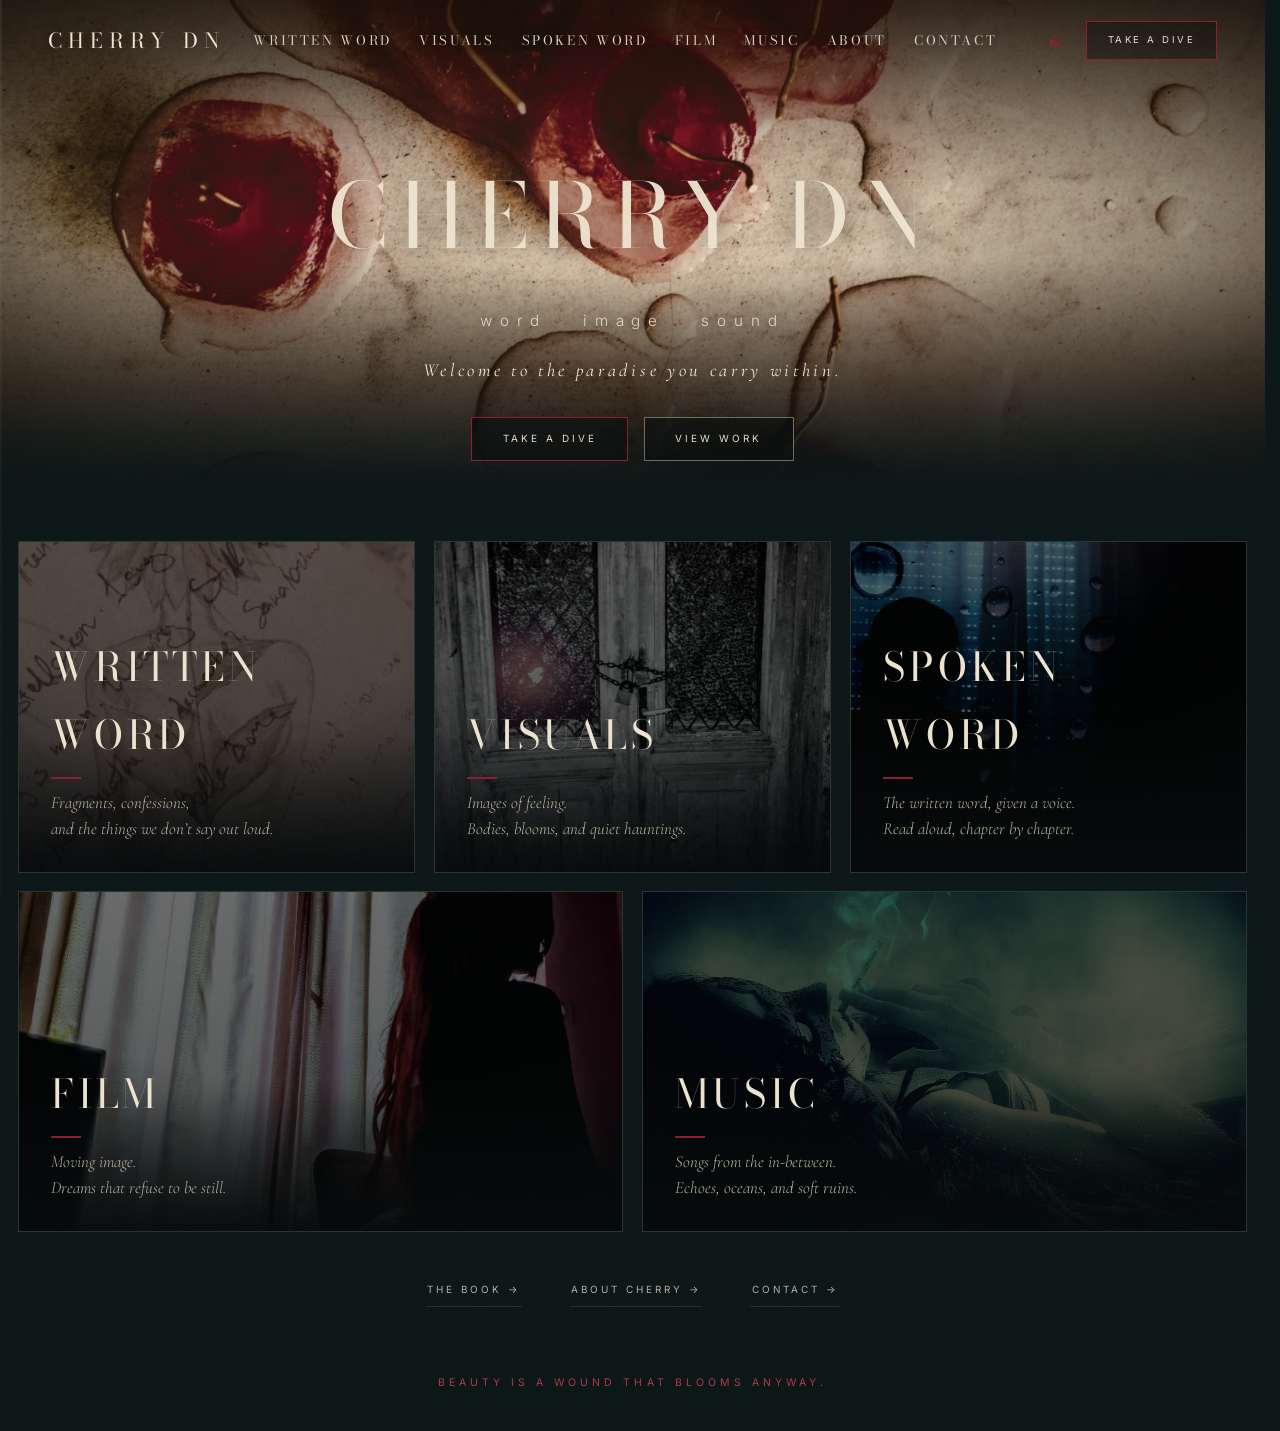
==== index.html @ 749bf9f3 "The square on the page is a real code now The three gift panels carried a hand-drawn square that loo" ====
<!DOCTYPE html>
<html lang="en">
<head>
  <meta charset="UTF-8" />
  <meta name="viewport" content="width=device-width, initial-scale=1.0" />
  <title>Cherry DN · word · image · sound</title>
  <meta name="description" content="Cherry DN. Word, image, sound. Welcome to the paradise you carry within." />
  <link rel="icon" href="data:image/svg+xml,%3Csvg xmlns='http://www.w3.org/2000/svg' viewBox='0 0 100 100'%3E%3Ctext y='0.9em' font-size='90'%3E%F0%9F%8D%92%3C/text%3E%3C/svg%3E" />
  <link rel="preconnect" href="https://fonts.googleapis.com" />
  <link rel="preconnect" href="https://fonts.gstatic.com" crossorigin />
  <link href="https://fonts.googleapis.com/css2?family=Bodoni+Moda:opsz,wght@6..96,400;6..96,500&family=Inter:wght@300;400;500&family=Cormorant+Garamond:ital,wght@0,400;0,500;1,400;1,500&family=Great+Vibes&display=swap" rel="stylesheet" />
  <script>document.documentElement.classList.add("js");if(!("onpagereveal" in window))document.documentElement.classList.add("fade");</script>
  <link rel="preload" as="image" href="assets/hero.webp" />
  <link rel="stylesheet" href="css/cherry.css?v=56" />
</head>
<body class="landing">

  <div class="gauge" aria-hidden="true"><i class="gauge__fill"></i></div>

  <header class="nav">
    <a class="nav__logo" href="index.html">CHERRY&nbsp;DN</a>
    <nav class="nav__links" aria-label="Primary">
      <a href="written-word.html">Written Word</a>
      <a href="visuals.html">Visuals</a>
      <a href="spoken-word.html">Spoken Word</a>
      <a href="film.html">Film</a>
      <a href="music.html">Music</a>
      <a href="about.html">About</a>
      <a href="contact.html">Contact</a>
    </nav>
    <span class="nav__cherry" aria-hidden="true"><svg viewBox="0 0 24 24"><path d="M12.6 2.2c-.3 2.8-1.7 5.2-3.9 7.1l.9 1c1.4-1.2 2.5-2.6 3.3-4.2.6 1.7 1.6 3.2 3 4.4l.9-1c-2-1.8-3.1-4.3-2.9-7.1l-1.3-.2z"/><circle cx="7.6" cy="15.6" r="4.4"/><circle cx="16.4" cy="16.6" r="3.7"/></svg></span>
    <a class="nav__cta" href="book.html">Take a Dive</a>
    <button class="nav__burger" id="burger" type="button" aria-label="Menu" aria-expanded="false"><span></span><span></span></button>
  </header>

  <div class="menu" id="menu">
    <a href="book.html">The Book</a>
    <a href="written-word.html">Written Word</a>
    <a href="visuals.html">Visuals</a>
    <a href="spoken-word.html">Spoken Word</a>
    <a href="film.html">Film</a>
    <a href="music.html">Music</a>
    <a href="about.html">About</a>
    <a href="contact.html">Contact</a>
  </div>

  <main>
    <section class="hero">
      <img data-cms-src="landing_hero_image" class="hero__img" src="assets/hero.webp" alt="" onerror="this.remove()" />
      <div class="hero__veil"></div>
      <div class="hero__body">
        <h1 class="hero__title">CHERRY&nbsp;DN</h1>
        <p data-cms="landing_roles" class="hero__roles">word <i>·</i> image <i>·</i> sound</p>
        <p data-cms="landing_welcome" class="hero__welcome">Welcome to the paradise you carry within.</p>
        <div class="hero__row">
          <a data-cms="landing_cta" class="btn-line btn-line--red" href="book.html">Take a Dive</a>
          <a data-cms="landing_cta2" class="btn-line" href="#work">View Work</a>
        </div>
      </div>
    </section>

    <section class="portals" id="work">
      <a class="portal portal--written-word" href="written-word.html" data-r>
        <div class="portal__fallback"></div>
        <img src="assets/portal-word.webp" alt="" loading="lazy" onerror="this.remove()" />
        <div class="portal__veil"></div>
        <div class="portal__text">
          <h2 class="portal__name">WRITTEN WORD</h2>
          <p class="portal__desc">Fragments, confessions,<br/>and the things we don&rsquo;t say out loud.</p>
        </div>
      </a>
      <a class="portal portal--visuals" href="visuals.html" data-r>
        <div class="portal__fallback"></div>
        <img src="assets/portal-visuals.webp" alt="" loading="lazy" onerror="this.remove()" />
        <div class="portal__veil"></div>
        <div class="portal__text">
          <h2 class="portal__name">VISUALS</h2>
          <p class="portal__desc">Images of feeling.<br/>Bodies, blooms, and quiet hauntings.</p>
        </div>
      </a>
      <a class="portal portal--spoken-word" href="spoken-word.html" data-r>
        <div class="portal__fallback"></div>
        <img src="assets/visuals/da/breathe-underwater.jpg" alt="" loading="lazy" onerror="this.remove()" />
        <div class="portal__veil"></div>
        <div class="portal__text">
          <h2 class="portal__name">SPOKEN WORD</h2>
          <p class="portal__desc">The written word, given a voice.<br/>Read aloud, chapter by chapter.</p>
        </div>
      </a>
      <a class="portal portal--film" href="film.html" data-r>
        <div class="portal__fallback"></div>
        <img src="assets/visuals/da/trying-to-transmit.jpg" alt="" loading="lazy" onerror="this.remove()" />
        <div class="portal__veil"></div>
        <div class="portal__text">
          <h2 class="portal__name">FILM</h2>
          <p class="portal__desc">Moving image.<br/>Dreams that refuse to be still.</p>
        </div>
      </a>
      <a class="portal portal--music" href="music.html" data-r>
        <div class="portal__fallback"></div>
        <img src="assets/portal-music.webp" alt="" loading="lazy" onerror="this.remove()" />
        <div class="portal__veil"></div>
        <div class="portal__text">
          <h2 class="portal__name">MUSIC</h2>
          <p class="portal__desc">Songs from the in-between.<br/>Echoes, oceans, and soft ruins.</p>
        </div>
      </a>
    </section>

    <div class="strip" data-r>
      <a href="book.html">The Book &rarr;</a>
      <a href="about.html">About Cherry &rarr;</a>
      <a href="contact.html">Contact &rarr;</a>
    </div>
  </main>

  <footer class="foot">
    <p class="foot__line" data-cms="site_foot_line">Beauty is a wound that blooms anyway.</p>
    <div class="foot__cherry"><svg viewBox="0 0 24 24" aria-hidden="true"><path d="M12.6 2.2c-.3 2.8-1.7 5.2-3.9 7.1l.9 1c1.4-1.2 2.5-2.6 3.3-4.2.6 1.7 1.6 3.2 3 4.4l.9-1c-2-1.8-3.1-4.3-2.9-7.1l-1.3-.2z"/><circle cx="7.6" cy="15.6" r="4.4"/><circle cx="16.4" cy="16.6" r="3.7"/></svg></div>
    <p class="foot__meta">© 2026 Cherry DN &nbsp;·&nbsp; <a href="mailto:cherrydn.contact@gmail.com">cherrydn.contact@gmail.com</a> &nbsp;·&nbsp; <a href="https://instagram.com/cherry.dn" rel="noopener">@cherry.dn</a></p>
  </footer>

  <script src="js/cherry-config.js?v=1"></script>

  <script src="js/cherry.js?v=35"></script>

  <script src="js/cherry-data.js?v=13"></script>
</body>
</html>
---- css/cherry.css ----
/* ============================================================
   CHERRY DN — her own direction
   "Welcome to the paradise you carry within."
   Palette, fonts and structure specified by Cherry:
   #0C1718 bg · #111E20 panel · #8E1F2D red · #E7DED4 ink · #B9AEA3 muted
   Bodoni Moda titles · Inter UI · Cormorant Garamond italic accents
   ============================================================ */

:root {
  --bg: #0C1718;
  --bg2: #111E20;
  --red: #8E1F2D;
  --red-t: #C05263;          /* small functional red text — legible on dark */
  --red-display: #B03846;    /* display-size red — clears 3:1 on the dark ground */
  --ink: #E7DED4;
  --muted: #B9AEA3;
  --line: rgba(185, 174, 163, 0.16);
  --display: "Bodoni Moda", "Didot", serif;
  --ui: "Inter", "Helvetica Neue", sans-serif;
  --poetic: "Cormorant Garamond", Georgia, serif;
}

*, *::before, *::after { box-sizing: border-box; margin: 0; padding: 0; }
/* the clip lives here, not on body: overflow on body makes BODY the scroll
   container, and every view timeline then attaches to something that never
   scrolls, so scroll-driven animations sit inactive forever. */
html { scroll-behavior: smooth; overflow-x: clip; scrollbar-gutter: stable; }
body {
  background: var(--bg);
  color: var(--ink);
  font-family: var(--ui);
  font-weight: 300;
  font-size: 16px;
  line-height: 1.7;
}
img { max-width: 100%; display: block; }
a { color: inherit; text-decoration: none; }
::selection { background: var(--red); color: var(--ink); }
:focus-visible { outline: 1px solid var(--red-t); outline-offset: 3px; }
.sr-only { position: absolute; width: 1px; height: 1px; overflow: hidden; clip: rect(0 0 0 0); white-space: nowrap; }
[hidden] { display: none !important; }

@media (prefers-reduced-motion: reduce) {
  html { scroll-behavior: auto; }
}

/* ---------- grain, very quiet ---------- */
body::after {
  content: "";
  position: fixed; inset: -50%;
  pointer-events: none;
  background-image: url("data:image/svg+xml,%3Csvg xmlns='http://www.w3.org/2000/svg' width='240' height='240'%3E%3Cfilter id='n'%3E%3CfeTurbulence type='fractalNoise' baseFrequency='0.9' numOctaves='2'/%3E%3C/filter%3E%3Crect width='100%25' height='100%25' filter='url(%23n)' opacity='0.5'/%3E%3C/svg%3E");
  opacity: 0.035;
  z-index: 99;
}

/* ============================================================
   NAV
   ============================================================ */
.nav {
  position: sticky; top: 0;
  z-index: 40;
  display: flex; align-items: center; justify-content: space-between;
  gap: 1.5rem;
  padding: 1.3rem 3rem;
  background: color-mix(in srgb, var(--bg) 88%, transparent);
  backdrop-filter: blur(10px);
  -webkit-backdrop-filter: blur(10px);
  border-bottom: 1px solid transparent;
  transition: border-color 0.4s;
}
.nav.is-scrolled { border-bottom-color: var(--line); }

.nav__logo {
  font-family: var(--display);
  font-size: 1.05rem;
  letter-spacing: 0.34em;
  color: var(--ink);
  white-space: nowrap;
}
.nav__links {
  display: flex; gap: 1.7rem;
  font-size: 0.6rem;
  font-weight: 400;
  letter-spacing: 0.26em;
  text-transform: uppercase;
}
.nav__links a {
  color: var(--muted);
  white-space: nowrap;
  padding: 0.4rem 0;
  border-bottom: 1px solid transparent;
  transition: color 0.3s, border-color 0.3s;
}
.nav__links a:hover { color: var(--ink); }
.nav__links a.is-active { color: var(--ink); border-bottom-color: var(--red); }

.nav__cta {
  font-size: 0.6rem;
  font-weight: 400;
  letter-spacing: 0.26em;
  text-transform: uppercase;
  color: var(--ink);
  border: 1px solid var(--red);
  padding: 0.65rem 1.3rem;
  white-space: nowrap;
  transition: background 0.3s, color 0.3s;
}
.nav__cta:hover { background: var(--red); }

.nav__burger {
  display: none;
  flex-direction: column; gap: 6px;
  align-items: center; justify-content: center;
  min-width: 44px; min-height: 44px;
  background: none; border: 0; cursor: pointer;
}
.nav__burger span { display: block; width: 24px; height: 1px; background: var(--ink); transition: transform 0.35s; }
.nav__burger.is-open span:nth-child(1) { transform: translateY(3.5px) rotate(45deg); }
.nav__burger.is-open span:nth-child(2) { transform: translateY(-3.5px) rotate(-45deg); }

.menu {
  position: fixed; inset: 0; z-index: 30;
  background: color-mix(in srgb, var(--bg) 94%, transparent);
  backdrop-filter: blur(16px);
  display: flex; flex-direction: column; justify-content: center;
  padding: 5rem 2.2rem;
  opacity: 0; visibility: hidden;
  transition: opacity 0.4s, visibility 0.4s;
}
.menu.is-open { opacity: 1; visibility: visible; }
.menu a {
  font-family: var(--display);
  font-size: clamp(1.7rem, 7vw, 2.4rem);
  padding: 0.55rem 0;
  border-bottom: 1px solid var(--line);
  color: var(--ink);
  letter-spacing: 0.06em;
  transition: color 0.3s, padding-left 0.3s;
}
.menu a:hover { color: var(--red-t); padding-left: 0.5rem; }

/* ============================================================
   LANDING
   ============================================================ */
.hero {
  position: relative;
  min-height: 88svh;
  display: flex; align-items: center; justify-content: center;
  text-align: center;
  overflow: hidden;
  /* parchment fallback until assets/hero.jpg arrives */
  background:
    radial-gradient(ellipse at 30% 20%, rgba(142, 31, 45, 0.35), transparent 40%),
    radial-gradient(ellipse at 72% 14%, rgba(90, 16, 26, 0.5), transparent 34%),
    radial-gradient(ellipse at 55% 45%, rgba(142, 31, 45, 0.22), transparent 45%),
    linear-gradient(180deg, #cfc2ad 0%, #b3a48c 55%, #8a7c66 78%, #6f6350 100%);
}
.hero__img {
  position: absolute; inset: 0;
  width: 100%; height: 100%;
  object-fit: cover;
}
.hero__veil {
  position: absolute; inset: 0;
  background:
    linear-gradient(180deg, rgba(12, 23, 24, 0.42), transparent 30%, transparent 55%, var(--bg) 98%);
}
.hero__body { position: relative; z-index: 1; padding: 6rem 1.5rem 7rem; }
.hero__title {
  font-family: var(--display);
  font-weight: 400;
  font-size: clamp(2.8rem, 9vw, 6.5rem);
  letter-spacing: 0.16em;
  color: #F2EAD9;
  text-shadow: 0 2px 30px rgba(12, 23, 24, 0.5);
}
.hero__roles {
  margin-top: 1rem;
  font-size: 0.68rem;
  font-weight: 400;
  letter-spacing: 0.6em;
  text-transform: uppercase;
  color: #EFE6D4;
  text-shadow: 0 1px 14px rgba(12, 23, 24, 0.6);
}
.hero__roles i { font-style: normal; color: var(--red-t); }
.hero__welcome {
  margin-top: 1.3rem;
  font-family: var(--poetic);
  font-style: italic;
  font-weight: 400;
  font-size: clamp(1.05rem, 2.4vw, 1.3rem);
  letter-spacing: 0.14em;
  color: #EFE7D6;
  text-shadow: 0 1px 14px rgba(12, 23, 24, 0.65);
}
.hero__row { margin-top: 2.6rem; display: flex; gap: 1rem; justify-content: center; flex-wrap: wrap; }

.btn-line {
  display: inline-flex; align-items: center; justify-content: center;
  min-height: 46px;
  padding: 0.7rem 2rem;
  font-size: 0.62rem;
  font-weight: 400;
  letter-spacing: 0.3em;
  text-transform: uppercase;
  color: #F2EAD9;
  border: 1px solid rgba(242, 234, 217, 0.55);
  background: rgba(12, 23, 24, 0.35);
  backdrop-filter: blur(3px);
  transition: background 0.3s, border-color 0.3s;
}
.btn-line:hover { background: rgba(12, 23, 24, 0.6); }
.btn-line--red { border-color: var(--red); }
.btn-line--red:hover { background: var(--red); }

/* portals */
.portals {
  display: grid;
  grid-template-columns: repeat(3, 1fr);
  gap: 1.4rem;
  padding: 3.2rem 3rem 1rem;
  max-width: 1380px;
  margin: 0 auto;
}
.portal {
  position: relative;
  aspect-ratio: 5 / 4;
  overflow: hidden;
  border: 1px solid var(--line);
  display: block;
}
.portal img {
  position: absolute; inset: 0;
  width: 100%; height: 100%;
  object-fit: cover;
  transition: transform 1.2s cubic-bezier(0.16, 1, 0.3, 1), filter 0.8s;
  filter: saturate(0.9) brightness(0.85);
}
.portal:hover img { transform: scale(1.04); filter: saturate(1) brightness(1); }
.portal__fallback { position: absolute; inset: 0; }
.portal--word .portal__fallback {
  background: radial-gradient(ellipse at 30% 70%, rgba(142, 31, 45, 0.3), transparent 55%), linear-gradient(165deg, #131d1e, #0a1213);
}
.portal--music .portal__fallback {
  background: radial-gradient(ellipse at 60% 30%, rgba(46, 90, 96, 0.4), transparent 55%), linear-gradient(165deg, #0e1c1e, #091112);
}
.portal--visuals .portal__fallback {
  background: radial-gradient(ellipse at 75% 75%, rgba(142, 31, 45, 0.4), transparent 50%), linear-gradient(165deg, #171719, #0b0e0f);
}
.portal__veil {
  position: absolute; inset: 0;
  background: linear-gradient(to top, rgba(9, 15, 16, 0.85), transparent 55%);
}
.portal__text { position: absolute; left: 1.6rem; right: 1.6rem; bottom: 1.4rem; }
.portal__name {
  font-family: var(--display);
  font-weight: 400;
  font-size: clamp(1.5rem, 2.6vw, 2rem);
  letter-spacing: 0.12em;
  color: var(--ink);
}
.portal__name::after {
  content: "";
  display: block;
  width: 34px; height: 1px;
  background: var(--red);
  margin-top: 0.45rem;
}
.portal__desc {
  margin-top: 0.6rem;
  font-family: var(--poetic);
  font-style: italic;
  font-size: 0.95rem;
  color: var(--muted);
  line-height: 1.5;
}

.strip {
  display: flex; justify-content: center; gap: 3rem; flex-wrap: wrap;
  padding: 2.2rem 1.5rem 3rem;
}
.strip a {
  font-size: 0.62rem;
  font-weight: 400;
  letter-spacing: 0.3em;
  text-transform: uppercase;
  color: var(--muted);
  border-bottom: 1px solid var(--line);
  padding: 0.5rem 0.1rem;
  transition: color 0.3s, border-color 0.3s;
}
.strip a:hover { color: var(--red-t); border-color: var(--red); }

/* ============================================================
   SUBPAGE SHELL
   ============================================================ */
.page {
  max-width: 1060px;
  margin: 0 auto;
  padding: 4.5rem 3rem 5rem;
}
.page__num {
  font-size: 0.66rem;
  font-weight: 400;
  letter-spacing: 0.4em;
  color: var(--red-t);
}
.page__title {
  margin-top: 0.6rem;
  font-family: var(--display);
  font-weight: 400;
  font-size: clamp(2.5rem, 7vw, 4.4rem);
  line-height: 1.05;
  letter-spacing: 0.05em;
  text-transform: uppercase;
  color: var(--red-display);
}
.page__tag {
  margin-top: 1rem;
  font-size: 0.66rem;
  font-weight: 400;
  letter-spacing: 0.3em;
  text-transform: uppercase;
  color: var(--muted);
}
.page__head { margin-bottom: 3.2rem; }

/* filter tabs */
.tabs {
  display: flex; gap: 1.8rem; flex-wrap: wrap;
  border-bottom: 1px solid var(--line);
  margin-bottom: 2.2rem;
}
.tab {
  background: none; border: 0; cursor: pointer;
  font-family: var(--ui);
  font-size: 0.62rem;
  font-weight: 400;
  letter-spacing: 0.28em;
  text-transform: uppercase;
  color: var(--muted);
  padding: 0.7rem 0.1rem 0.9rem;
  border-bottom: 1px solid transparent;
  margin-bottom: -1px;
  transition: color 0.3s, border-color 0.3s;
}
.tab:hover { color: var(--ink); }
.tab.is-active { color: var(--ink); border-bottom-color: var(--red); }

/* red arrow links */
.rlink {
  display: inline-block;
  background: none; border: 0; cursor: pointer;
  font-family: var(--ui);
  font-size: 0.6rem;
  font-weight: 400;
  letter-spacing: 0.3em;
  text-transform: uppercase;
  color: var(--red-t);
  padding: 0.5rem 0;
  transition: letter-spacing 0.3s, color 0.3s;
}
.rlink:hover { letter-spacing: 0.36em; color: var(--ink); }

/* ============================================================
   MUSIC
   ============================================================ */
.player {
  display: flex; align-items: center; gap: 1.2rem;
  border: 1px solid var(--line);
  background: var(--bg2);
  padding: 0.9rem 1.2rem;
  margin-bottom: 1.6rem;
}
.player__btn {
  width: 42px; height: 42px; flex-shrink: 0;
  border: 1px solid var(--line);
  border-radius: 50%;
  background: transparent;
  cursor: pointer;
  position: relative;
  transition: border-color 0.3s;
}
.player__btn::after {
  content: "";
  position: absolute; top: 50%; left: 54%;
  transform: translate(-50%, -50%);
  border-style: solid;
  border-width: 5px 0 5px 9px;
  border-color: transparent transparent transparent var(--ink);
}
.player__btn.is-playing::after {
  border-width: 0 2.5px;
  border-color: var(--ink);
  width: 9px; height: 11px;
}
.player__btn:hover { border-color: var(--red); }
.player__meta { flex: 1; min-width: 0; }
.player__now {
  font-size: 0.62rem;
  font-weight: 400;
  letter-spacing: 0.28em;
  text-transform: uppercase;
  white-space: nowrap; overflow: hidden; text-overflow: ellipsis;
}
.player__wave {
  margin-top: 0.5rem;
  height: 18px;
  background: repeating-linear-gradient(to right, var(--muted) 0 2px, transparent 2px 5px);
  opacity: 0.35;
  -webkit-mask-image: linear-gradient(to bottom, transparent 0%, #000 30%, #000 70%, transparent 100%);
          mask-image: linear-gradient(to bottom, transparent 0%, #000 30%, #000 70%, transparent 100%);
}
.player__time {
  font-size: 0.62rem;
  letter-spacing: 0.14em;
  color: var(--muted);
  font-variant-numeric: tabular-nums;
  white-space: nowrap;
}

.tracklist { list-style: none; border: 1px solid var(--line); }
.trk {
  display: flex; align-items: center; gap: 1.4rem;
  padding: 0.95rem 1.2rem;
  border-bottom: 1px solid var(--line);
  cursor: pointer;
  font-size: 0.8rem;
  letter-spacing: 0.06em;
  color: var(--muted);
  transition: background 0.3s, color 0.3s;
}
.trk:last-child { border-bottom: 0; }
.trk:hover { color: var(--ink); background: var(--bg2); }
.trk.is-current { background: var(--bg2); color: var(--ink); box-shadow: inset 2px 0 0 var(--red); }
.trk__no { font-variant-numeric: tabular-nums; opacity: 0.7; }
.trk__name { flex: 1; }
.trk__len { font-variant-numeric: tabular-nums; }
.trk.is-ghost { cursor: default; }
.trk.is-ghost:hover { background: transparent; color: var(--muted); }

.melodies {
  margin-top: 3.4rem;
  display: grid;
  grid-template-columns: minmax(180px, 240px) 1fr;
  gap: 2.2rem;
  align-items: center;
}
.melodies__art {
  position: relative;
  aspect-ratio: 4 / 3;
  border: 1px solid var(--line);
  overflow: hidden;
  background: radial-gradient(ellipse at 40% 60%, rgba(142, 31, 45, 0.45), transparent 60%), linear-gradient(160deg, #16090c, #0b0708);
}
.melodies__art img { position: absolute; inset: 0; width: 100%; height: 100%; object-fit: cover; }
.melodies__title {
  font-size: 0.72rem;
  font-weight: 400;
  letter-spacing: 0.3em;
  text-transform: uppercase;
  margin-bottom: 0.9rem;
}
.melodies__text {
  font-family: var(--poetic);
  font-style: italic;
  font-size: 1.05rem;
  line-height: 1.75;
  color: var(--muted);
  margin-bottom: 1rem;
}

/* ============================================================
   WRITTEN WORD
   ============================================================ */
.wlist { list-style: none; }
.wl {
  display: grid;
  grid-template-columns: 150px 1fr;
  gap: 1.8rem;
  padding: 1.8rem 0;
  border-bottom: 1px solid var(--line);
}
.wl:first-child { border-top: 1px solid var(--line); }
.wl__thumb {
  position: relative;
  aspect-ratio: 4 / 3;
  border: 1px solid var(--line);
  overflow: hidden;
  background: radial-gradient(ellipse at 45% 55%, rgba(142, 31, 45, 0.4), transparent 60%), linear-gradient(160deg, #141013, #0b090b);
}
.wl__thumb img { position: absolute; inset: 0; width: 100%; height: 100%; object-fit: cover; }
.wl__title {
  font-family: var(--display);
  font-weight: 400;
  font-size: 1.25rem;
  letter-spacing: 0.1em;
  text-transform: uppercase;
}
.wl__kind {
  margin-top: 0.2rem;
  font-size: 0.56rem;
  letter-spacing: 0.3em;
  text-transform: uppercase;
  color: var(--red-t);
}
.wl__excerpt {
  margin-top: 0.7rem;
  font-family: var(--poetic);
  font-style: italic;
  font-size: 1.05rem;
  line-height: 1.7;
  color: var(--muted);
  max-width: 52ch;
}
.wl__body {
  display: none;
  margin-top: 1.1rem;
  font-family: var(--poetic);
  font-style: italic;
  font-size: 1.15rem;
  line-height: 1.9;
  color: var(--ink);
  max-width: 54ch;
}
.wl.is-open .wl__body { display: block; }
.wl__read { margin-top: 0.8rem; }

/* ============================================================
   SPOKEN WORD
   ============================================================ */
.spoken-intro {
  font-family: var(--poetic);
  font-style: italic;
  font-size: clamp(1.1rem, 2.2vw, 1.35rem);
  line-height: 1.8;
  color: var(--muted);
  max-width: 56ch;
  margin-bottom: 2.6rem;
}
.spoken-intro em { color: var(--ink); }
.spoken-note {
  margin-top: 2rem;
  font-family: var(--poetic);
  font-style: italic;
  color: var(--muted);
}
.spoken-gift {
  margin-top: 2.6rem;
  padding-top: 1.6rem;
  border-top: 1px solid var(--line);
}

/* ============================================================
   VISUALS
   ============================================================ */
.vgrid {
  display: grid;
  grid-template-columns: repeat(3, 1fr);
  gap: 1rem;
}
.vitem {
  position: relative;
  aspect-ratio: 1;
  border: 1px solid var(--line);
  overflow: hidden;
}
.vitem img {
  position: absolute; inset: 0;
  width: 100%; height: 100%;
  object-fit: cover;
  filter: saturate(0.9);
  transition: transform 1.1s cubic-bezier(0.16, 1, 0.3, 1), filter 0.6s;
}
.vitem:hover img { transform: scale(1.05); filter: saturate(1.05); }
.vitem__cap {
  position: absolute; left: 0; right: 0; bottom: 0;
  padding: 2rem 1rem 0.8rem;
  background: linear-gradient(to top, rgba(9, 15, 16, 0.9), transparent);
  font-size: 0.58rem;
  font-weight: 400;
  letter-spacing: 0.26em;
  text-transform: uppercase;
  color: var(--ink);
  opacity: 0;
  transition: opacity 0.5s;
}
.vitem:hover .vitem__cap, .vitem.is-empty .vitem__cap { opacity: 1; }
.vg1 { background: radial-gradient(ellipse at 30% 30%, rgba(142, 31, 45, 0.5), transparent 60%), linear-gradient(160deg, #171114, #0b090b); }
.vg2 { background: radial-gradient(ellipse at 70% 60%, rgba(46, 90, 96, 0.45), transparent 60%), linear-gradient(160deg, #0e191b, #091112); }
.vg3 { background: radial-gradient(ellipse at 50% 80%, rgba(142, 31, 45, 0.35), transparent 55%), linear-gradient(160deg, #141618, #0a0d0e); }
.vg4 { background: radial-gradient(ellipse at 25% 70%, rgba(185, 174, 163, 0.18), transparent 55%), linear-gradient(160deg, #131315, #0a0b0c); }
.vg5 { background: radial-gradient(ellipse at 65% 25%, rgba(142, 31, 45, 0.42), transparent 50%), linear-gradient(160deg, #120e12, #0a080a); }

/* ============================================================
   FILM
   ============================================================ */
.filmbox {
  position: relative;
  aspect-ratio: 16 / 9;
  border: 1px solid var(--line);
  overflow: hidden;
  margin-bottom: 1.6rem;
  display: flex; align-items: center; justify-content: center;
  background:
    radial-gradient(ellipse at 50% 70%, rgba(142, 31, 45, 0.4), transparent 55%),
    linear-gradient(170deg, #101a1c, #0a1112);
}
.filmbox img, .filmbox video { position: absolute; inset: 0; width: 100%; height: 100%; object-fit: cover; }
.filmbox__play {
  position: relative; z-index: 1;
  width: 68px; height: 68px;
  border: 1px solid rgba(231, 222, 212, 0.6);
  border-radius: 50%;
  backdrop-filter: blur(4px);
}
.filmbox__play::after {
  content: "";
  position: absolute; top: 50%; left: 55%;
  transform: translate(-50%, -50%);
  border-style: solid;
  border-width: 8px 0 8px 13px;
  border-color: transparent transparent transparent var(--ink);
}
.flist { list-style: none; border-top: 1px solid var(--line); }
.fl {
  display: flex; align-items: baseline; gap: 1.4rem;
  padding: 1.1rem 0.3rem;
  border-bottom: 1px solid var(--line);
}
.fl__name {
  font-size: 0.74rem;
  font-weight: 400;
  letter-spacing: 0.2em;
  text-transform: uppercase;
}
.fl__kind {
  flex: 1;
  font-family: var(--poetic);
  font-style: italic;
  color: var(--muted);
  font-size: 0.95rem;
}
.fl__len { font-size: 0.7rem; color: var(--muted); font-variant-numeric: tabular-nums; letter-spacing: 0.14em; }

/* ============================================================
   ABOUT
   ============================================================ */
.about-grid {
  display: grid;
  grid-template-columns: minmax(240px, 340px) 1fr;
  gap: 3.4rem;
  align-items: center;
}
.about-photo {
  position: relative;
  aspect-ratio: 4 / 5;
  border: 1px solid var(--line);
  overflow: hidden;
  background:
    radial-gradient(ellipse at 60% 30%, rgba(203, 178, 140, 0.25), transparent 60%),
    radial-gradient(ellipse at 30% 80%, rgba(142, 31, 45, 0.3), transparent 55%),
    linear-gradient(165deg, #1a1512, #0d0b0a);
}
.about-photo img { position: absolute; inset: 0; width: 100%; height: 100%; object-fit: cover; }
.about-lines p {
  font-size: 0.95rem;
  font-weight: 300;
  line-height: 1.85;
  color: var(--ink);
  margin-bottom: 1.3rem;
}
.about-sig {
  font-family: var(--poetic);
  font-style: italic;
  font-size: 2.1rem;
  color: var(--red-t);
  margin-top: 0.4rem;
}
.about-tags {
  margin-top: 3rem;
  padding-top: 1.6rem;
  border-top: 1px solid var(--line);
  display: flex; flex-direction: column; gap: 0.9rem;
}
.about-tags p {
  font-size: 0.64rem;
  font-weight: 400;
  letter-spacing: 0.34em;
  text-transform: uppercase;
  color: var(--muted);
  text-align: center;
}
.about-tags i { font-style: normal; color: var(--red-t); padding: 0 0.5rem; }

/* ============================================================
   CONTACT
   ============================================================ */
.cform { display: flex; flex-direction: column; gap: 1.1rem; max-width: 560px; }
.cform input, .cform textarea {
  background: transparent;
  border: 1px solid var(--line);
  color: var(--ink);
  font-family: var(--ui);
  font-weight: 300;
  font-size: 0.8rem;
  letter-spacing: 0.12em;
  padding: 0.95rem 1.1rem;
  border-radius: 0;
  transition: border-color 0.3s;
}
.cform input::placeholder, .cform textarea::placeholder {
  color: var(--muted);
  text-transform: uppercase;
  font-size: 0.62rem;
  letter-spacing: 0.28em;
}
.cform input:focus, .cform textarea:focus { outline: none; border-color: var(--red); }
.cform textarea { min-height: 150px; resize: vertical; }

.contact-meta {
  margin-top: 3.4rem;
  display: flex; justify-content: space-between; gap: 2rem; flex-wrap: wrap;
  padding-top: 1.8rem;
  border-top: 1px solid var(--line);
}
.contact-meta div { font-size: 0.62rem; letter-spacing: 0.26em; text-transform: uppercase; }
.contact-meta span { display: block; color: var(--muted); margin-bottom: 0.5rem; }
.contact-meta a { color: var(--ink); border-bottom: 1px solid var(--line); padding-bottom: 0.2rem; transition: border-color 0.3s, color 0.3s; }
.contact-meta a:hover { color: var(--red-t); border-color: var(--red); }

.endline {
  margin-top: 4.5rem;
  text-align: center;
  font-size: 0.62rem;
  font-weight: 400;
  letter-spacing: 0.4em;
  text-transform: uppercase;
  color: var(--muted);
}

/* ============================================================
   FOOTER (shared)
   ============================================================ */
.foot {
  border-top: 1px solid var(--line);
  padding: 3.2rem 1.5rem 2.4rem;
  text-align: center;
}
.foot__line {
  font-size: 0.6rem;
  font-weight: 400;
  letter-spacing: 0.38em;
  text-transform: uppercase;
  color: var(--red-t);
}
.foot__sig {
  font-family: var(--poetic);
  font-style: italic;
  text-transform: none;
  letter-spacing: 0.05em;
  font-size: 1rem;
  padding-left: 0.4rem;
}
.foot__cherry { margin: 1.4rem auto 0; width: 20px; }
.foot__cherry svg { width: 100%; fill: var(--red); }
.foot__meta {
  margin-top: 1.4rem;
  font-size: 0.58rem;
  letter-spacing: 0.22em;
  text-transform: uppercase;
  color: var(--muted);
}
.foot__meta a { border-bottom: 1px solid transparent; transition: color 0.3s, border-color 0.3s; }
.foot__meta a:hover { color: var(--ink); border-color: var(--red); }

/* ---------- reveal, restrained ---------- */
html.js [data-r] {
  opacity: 0;
  transform: translateY(22px);
  transition: opacity 0.9s cubic-bezier(0.16, 1, 0.3, 1), transform 0.9s cubic-bezier(0.16, 1, 0.3, 1);
}
html.js [data-r].is-in { opacity: 1; transform: none; }
@media (prefers-reduced-motion: reduce) {
  html.js [data-r] { opacity: 1; transform: none; transition: none; }
}

/* ============================================================
   RESPONSIVE
   ============================================================ */
@media (max-width: 1080px) {
  .nav__links { display: none; }
  .nav__burger { display: flex; }
}
@media (max-width: 900px) {
  .portals { grid-template-columns: 1fr; padding: 2.4rem 1.4rem 0.5rem; }
  .portal { aspect-ratio: 16 / 10; }
  .about-grid { grid-template-columns: 1fr; gap: 2.2rem; }
  .about-photo { max-width: 320px; }
}
@media (max-width: 780px) {
  .nav { padding: 1rem 1.3rem; }
  .nav__cta { display: none; }
  .page { padding: 3.2rem 1.4rem 3.6rem; }
  .vgrid { grid-template-columns: 1fr 1fr; }
  .wl { grid-template-columns: 86px 1fr; gap: 1.1rem; }
  .melodies { grid-template-columns: 1fr; }
  .melodies__art { max-width: 300px; }
}


/* nav cherry glyph */
.nav__cherry { width: 15px; display: inline-flex; }
.nav__cherry svg { width: 100%; fill: var(--red); }


/* view-all rows */
.viewall { margin-top: 2.4rem; text-align: center; }

/* script signature, like the mock */
.about-lines p.about-sig, .about-sig {
  font-family: "Great Vibes", "Cormorant Garamond", cursive;
  font-style: normal;
  font-size: clamp(3.4rem, 5.5vw, 4.4rem);
  line-height: 1.15;
  color: var(--red-display);
  margin-top: 1.1rem;
}

/* ============================================================
   LANDING — graded like the reference: dark frame, luminous center
   ============================================================ */
.landing .nav {
  position: absolute;
  top: 0; left: 0; right: 0;
  background: none;
  backdrop-filter: none;
  -webkit-backdrop-filter: none;
  border-bottom: 0;
}
.landing .nav.is-scrolled { border-bottom-color: transparent; }
.landing .nav__logo {
  font-size: 1.3rem;
  letter-spacing: 0.3em;
  color: #EDE3CF;
  text-shadow: 0 1px 16px rgba(10, 8, 5, 0.6);
}
.landing .nav__links { margin-left: auto; margin-right: 1.6rem; }
.landing .nav__links a {
  color: #D9CFBD;
  text-shadow: 0 1px 10px rgba(10, 8, 5, 0.6);
}
.landing .nav__links a:hover { color: #F5EDDC; }
.landing .nav__links a.is-active { color: #D9CFBD; border-bottom-color: transparent; }
.landing .nav__cta {
  color: #E9DFC9;
  border-color: var(--red);
  background: rgba(9, 13, 14, 0.45);
}
.landing .nav__cta:hover { background: rgba(9, 13, 14, 0.45); color: var(--ink); }
.landing .nav__burger span { background: #E9DFC9; }

.landing .hero {
  min-height: max(64svh, 540px);
  align-items: center;
  justify-content: center;
}
.landing .hero__img {
  filter: brightness(0.85) contrast(1.1) saturate(0.86) sepia(0.32) hue-rotate(-8deg);
}
.landing .hero__veil {
  /* the fade to bg is the TOPMOST layer so the hero's last pixel
     is exactly the page ground — no warm/cool seam at the handoff */
  background:
    linear-gradient(180deg, transparent 50%, rgba(22, 14, 8, 0.5) 72%, var(--bg) 93%),
    linear-gradient(180deg, rgba(26, 15, 8, 0.58), rgba(26, 15, 8, 0.16) 22%, transparent 36%),
    radial-gradient(ellipse 88% 72% at 50% 38%, transparent 24%, rgba(24, 13, 6, 0.4) 60%, rgba(13, 7, 3, 0.86) 100%);
}
.landing .hero__title { text-shadow: 0 2px 34px rgba(15, 8, 3, 0.75); }
.landing .hero__roles { text-shadow: 0 1px 14px rgba(15, 8, 3, 0.7); }
.landing .hero__welcome { text-shadow: 0 1px 14px rgba(15, 8, 3, 0.7); }
.landing .hero__body {
  width: 100%;
  padding: 8.5rem 1.5rem 3.4rem;
}
.landing .hero__title {
  font-size: clamp(3rem, 10.5vw, 8rem);
  letter-spacing: 0.13em;
  color: #EDE3CF;
  opacity: 0.97;
}
.landing .hero__roles {
  margin-top: 0.9rem;
  text-transform: lowercase;
  letter-spacing: 0.52em;
  font-size: 0.82rem;
  font-weight: 300;
  color: #E4D9C2;
}
.landing .hero__welcome { letter-spacing: 0.2em; }
.landing .hero__row { margin-top: 2.1rem; }
.landing .btn-line {
  min-height: 44px;
  padding: 0.65rem 1.9rem;
  color: #E9DFC9;
  background: rgba(9, 13, 14, 0.62);
  border-color: rgba(190, 180, 160, 0.55);
  backdrop-filter: blur(2px);
}
.landing .btn-line:hover { background: rgba(9, 13, 14, 0.85); }
.landing .btn-line--red { border-color: var(--red); }
.landing .btn-line--red:hover { background: rgba(9, 13, 14, 0.62); }

.landing .portals {
  max-width: none;
  padding: 1.2rem 1.1rem 0.4rem;
  gap: 1.15rem;
}
.landing .portal { aspect-ratio: 5 / 4; border: 0; }
.landing .portal img { filter: saturate(0.8) brightness(0.55) contrast(1.05); }
.landing .portal:hover img { filter: saturate(0.95) brightness(0.72) contrast(1.05); }
.landing .portal__veil {
  background:
    linear-gradient(to top, rgba(6, 10, 11, 0.94), rgba(6, 10, 11, 0.3) 42%, rgba(6, 10, 11, 0.18)),
    radial-gradient(ellipse 120% 100% at 50% 0%, transparent 55%, rgba(6, 10, 11, 0.5) 100%);
}
.landing .portal__text { left: 2rem; right: 2rem; bottom: 1.9rem; }
.landing .portal__name { font-size: clamp(1.9rem, 3.1vw, 2.6rem); letter-spacing: 0.1em; color: #EDE3CF; }
.landing .portal__name::after { width: 30px; height: 2px; margin-top: 0.55rem; }
.landing .portal__desc { font-size: 1.02rem; margin-top: 0.7rem; color: #BDB2A0; }

.landing .foot { border-top: 0; padding-top: 1.2rem; }
.landing .foot__meta, .landing .foot__cherry { display: none; }
.landing .foot__line { font-size: 0.66rem; color: var(--red-display); }

@media (max-width: 780px) {
  .landing .hero { min-height: max(70svh, 480px); }
  .landing .portals { grid-template-columns: 1fr; }
  .landing .portal { aspect-ratio: 16 / 11; }
}

/* ============================================================
   MOTION — page breath, staged arrivals, micro-interactions
   ============================================================ */

/* cross-page fade: View Transitions where supported, JS fade otherwise */
@view-transition { navigation: auto; }
::view-transition-old(root) { animation-duration: 0.2s; }
::view-transition-new(root) { animation-duration: 0.35s; }

html.js.fade body { opacity: 0; }
html.js.fade.ready body { opacity: 1; transition: opacity 0.4s ease; }
html.js.fade.leaving body { opacity: 0; transition: opacity 0.2s ease; }
@media (prefers-reduced-motion: reduce) {
  html.js.fade body { opacity: 1 !important; transition: none !important; }
}

main, .foot { position: relative; z-index: 1; }

/* landing hero: ken burns + staged entrance */
@media (prefers-reduced-motion: no-preference) {
  .landing .hero__img { animation: hero-settle 4.5s cubic-bezier(0.22, 1, 0.36, 1) both; }
  @keyframes hero-settle {
    from { transform: scale(1.07); }
    to   { transform: scale(1); }
  }
  .landing .hero__title {
    animation: title-in 1.6s cubic-bezier(0.16, 1, 0.3, 1) 0.25s both;
  }
  @keyframes title-in {
    from { opacity: 0; transform: translateY(16px); }
    to   { opacity: 0.97; transform: none; }
  }
  .landing .hero__roles   { animation: soft-in 1.1s ease 0.9s both; }
  .landing .hero__welcome { animation: soft-in 1.1s ease 1.15s both; }
  .landing .hero__row     { animation: soft-in 1.1s ease 1.4s both; }
  .landing .nav           { animation: soft-in 1.2s ease 0.1s both; }
  @keyframes soft-in {
    from { opacity: 0; transform: translateY(12px); }
    to   { opacity: 1; transform: none; }
  }
}

/* subpage titles: rise out of a baseline mask */
html.js .page__head .page__title {
  clip-path: inset(0 0 100% 0);
  transform: translateY(20px);
  transition: clip-path 1s cubic-bezier(0.16, 1, 0.3, 1) 0.1s,
              transform 1s cubic-bezier(0.16, 1, 0.3, 1) 0.1s;
}
html.js .page__head.is-in .page__title {
  clip-path: inset(-2% 0 -8% 0);
  transform: none;
}
@media (prefers-reduced-motion: reduce) {
  html.js .page__head .page__title { clip-path: none; transform: none; transition: none; }
}

/* scroll reveals: gentler, with a scale variant for imagery */
html.js [data-r="scale"] { transform: translateY(14px) scale(0.985); }
html.js [data-r].is-in { transform: none; }
/* the page header container stays put — only its title does the clip reveal */
html.js .page__head[data-r] { opacity: 1; transform: none; transition: none; }

/* --- micro-interactions --- */
.nav__links a { position: relative; border-bottom: 0; }
.nav__links a::after {
  content: "";
  position: absolute; left: 0; right: 0; bottom: 0;
  height: 1px;
  background: var(--red);
  transform: scaleX(0);
  transform-origin: left;
  transition: transform 0.4s cubic-bezier(0.16, 1, 0.3, 1);
}
.nav__links a:hover::after, .nav__links a.is-active::after { transform: scaleX(1); }

.nav__cta { position: relative; overflow: hidden; z-index: 0; }
.nav__cta::before {
  content: "";
  position: absolute; inset: 0;
  background: var(--red);
  transform: translateY(101%);
  transition: transform 0.4s cubic-bezier(0.16, 1, 0.3, 1);
  z-index: -1;
}
.nav__cta:hover { background: transparent; }
.nav__cta:hover::before { transform: translateY(0); }

.btn-line { position: relative; overflow: hidden; z-index: 0; }
.btn-line::before {
  content: "";
  position: absolute; inset: 0;
  background: rgba(142, 31, 45, 0.9);
  transform: translateY(101%);
  transition: transform 0.4s cubic-bezier(0.16, 1, 0.3, 1);
  z-index: -1;
}
.btn-line--red:hover { background: rgba(9, 13, 14, 0.62); }
.btn-line--red:hover::before { transform: translateY(0); }

.portal__name::after { transition: width 0.5s cubic-bezier(0.16, 1, 0.3, 1); }
.portal:hover .portal__name::after { width: 52px; }

.tab { position: relative; }
.trk { transition: background 0.3s, color 0.3s, padding-left 0.35s; }
.trk:hover { padding-left: 1.5rem; }
.trk.is-current:hover { padding-left: 1.2rem; }
.trk.is-ghost { opacity: 0.45; cursor: default; }
.trk.is-ghost:hover { background: transparent; color: var(--muted); padding-left: 1.2rem; }

.player__btn.is-playing { border-color: var(--red); animation: pulse-red 2.2s ease-in-out infinite; }
@keyframes pulse-red {
  0%, 100% { box-shadow: 0 0 0 0 rgba(142, 31, 45, 0.35); }
  50%      { box-shadow: 0 0 0 9px rgba(142, 31, 45, 0); }
}
@media (prefers-reduced-motion: reduce) { .player__btn.is-playing { animation: none; } }

.vitem::after {
  content: "";
  position: absolute; inset: 0;
  border: 1px solid transparent;
  /* inset is not compositable; scale the frame instead so it never
     janks against a scroll-driven animation */
  transition: border-color 0.5s, transform 0.5s;
  transform: scale(1);
  pointer-events: none;
}
.vitem:hover::after { border-color: rgba(142, 31, 45, 0.55); transform: scale(0.955); }

.wl__thumb img { transition: transform 1s cubic-bezier(0.16, 1, 0.3, 1); }
.wl:hover .wl__thumb img { transform: scale(1.05); }
.wl__body { overflow: hidden; }

.about-photo img { transition: transform 1.4s cubic-bezier(0.16, 1, 0.3, 1), filter 0.8s; filter: saturate(0.95); }
.about-photo:hover img { transform: scale(1.03); filter: saturate(1.05); }

/* --- honest waiting states --- */
.media-note, .form-note {
  margin-top: 1.2rem;
  font-family: var(--poetic);
  font-style: italic;
  font-size: 0.98rem;
  color: var(--muted);
}
.filmbox__note {
  position: absolute; left: 0; right: 0;
  bottom: 2rem;
  text-align: center;
  font-family: var(--poetic);
  font-style: italic;
  color: var(--ink);
  opacity: 0;
  transform: translateY(8px);
  transition: opacity 0.5s, transform 0.5s;
  z-index: 2;
  pointer-events: none;
}
.filmbox.show-note .filmbox__note { opacity: 1; transform: none; }
.filmbox { cursor: pointer; }
.filmbox:hover .filmbox__play { border-color: var(--red); box-shadow: 0 0 30px rgba(142, 31, 45, 0.35); }
.filmbox__play { transition: border-color 0.4s, box-shadow 0.4s, transform 0.4s; }
.filmbox:hover .filmbox__play { transform: scale(1.06); }

/* --- the gift, restored --- */
.giftpanel {
  margin-top: 2.6rem;
  display: grid;
  grid-template-columns: 118px 1fr;
  gap: 2rem;
  align-items: start;
  border: 1px solid var(--line);
  background: var(--bg2);
  padding: 1.9rem;
}
.giftpanel__qr {
  background: var(--ink);
  padding: 10px;
}
.giftpanel__qr svg { display: block; width: 100%; fill: var(--bg); }
.giftpanel__qr--big { width: 100%; }
.giftpanel--tall { grid-template-columns: 170px 1fr; }
.giftpanel__title {
  font-family: var(--display);
  font-weight: 400;
  font-size: 1.15rem;
  letter-spacing: 0.1em;
  text-transform: uppercase;
  margin-bottom: 0.7rem;
}
.giftpanel__text {
  font-family: var(--poetic);
  font-style: italic;
  font-size: 1.02rem;
  line-height: 1.75;
  color: var(--muted);
  margin-bottom: 1rem;
  max-width: 52ch;
}
.gift-list { margin-top: 1.2rem; }
@media (max-width: 640px) {
  .giftpanel, .giftpanel--tall { grid-template-columns: 96px 1fr; gap: 1.2rem; }
}


/* reduced motion: final word */
@media (prefers-reduced-motion: reduce) {
  html.js [data-r] { opacity: 1; transform: none; transition: none; }
}

/* ============================================================
   THE DUALITY — Cherry & DN, one voice with two names
   ============================================================ */
.duality-intro { text-align: center; margin: 2.8rem 0 2rem; }
.duality-intro__caps {
  font-size: 0.6rem;
  font-weight: 400;
  letter-spacing: 0.44em;
  text-transform: uppercase;
  color: var(--muted);
}
.duality-intro__line {
  margin-top: 0.5rem;
  font-family: var(--poetic);
  font-style: italic;
  font-size: 1.1rem;
  color: var(--red-t);
}

.duality {
  display: grid;
  grid-template-columns: 1fr auto 1fr;
  gap: 2.4rem;
  align-items: start;
}
.duality__half {
  padding: 2rem 1.7rem;
  border: 1px solid var(--line);
  transition: background 0.7s;
}
.duality__half--cherry {
  background:
    radial-gradient(ellipse at 30% 0%, rgba(203, 178, 140, 0.07), transparent 55%),
    var(--bg2);
}
.duality__half--dn {
  background:
    radial-gradient(ellipse at 70% 0%, rgba(46, 90, 96, 0.1), transparent 55%),
    var(--bg2);
}
.duality__half--cherry:hover { background: radial-gradient(ellipse at 30% 0%, rgba(203, 178, 140, 0.11), transparent 60%), var(--bg2); }
.duality__half--dn:hover { background: radial-gradient(ellipse at 70% 0%, rgba(46, 90, 96, 0.15), transparent 60%), var(--bg2); }

.duality__eyebrow {
  font-family: var(--poetic);
  font-style: italic;
  font-size: 0.95rem;
  color: var(--muted);
}
.duality__name {
  font-family: var(--display);
  font-weight: 400;
  font-size: clamp(1.9rem, 4.2vw, 2.8rem);
  letter-spacing: 0.14em;
  margin: 0.3rem 0 0.7rem;
}
.duality__name--cherry { color: var(--red-display); }
.duality__name--dn { color: #A9B7B7; }
.duality__name::after {
  content: "";
  display: block;
  width: 30px; height: 2px;
  margin-top: 0.6rem;
  transition: width 0.5s cubic-bezier(0.16, 1, 0.3, 1);
}
.duality__name--cherry::after { background: var(--red); }
.duality__name--dn::after { background: #5E7476; }
.duality__half:hover .duality__name::after { width: 52px; }
.duality__desc {
  font-family: var(--poetic);
  font-style: italic;
  font-size: 1rem;
  line-height: 1.7;
  color: var(--muted);
  margin-bottom: 1.4rem;
}
.duality__half .tracklist { border: 0; border-top: 1px solid var(--line); }
.duality__half .trk { padding-left: 0.4rem; }
.duality__half .trk:hover { padding-left: 0.8rem; }

.duality__divider {
  align-self: stretch;
  display: flex;
  flex-direction: column;
  align-items: center;
  gap: 0.9rem;
}
.duality__divider::before, .duality__divider::after {
  content: "";
  width: 1px;
  flex: 1;
  background: linear-gradient(to bottom, transparent, var(--line) 30%, var(--line) 70%, transparent);
}
.duality__divider span {
  font-family: var(--poetic);
  font-style: italic;
  font-size: 1.3rem;
  color: var(--red-t);
}

@media (max-width: 860px) {
  .duality { grid-template-columns: 1fr; gap: 1.6rem; }
  .duality__divider { flex-direction: row; width: 100%; }
  .duality__divider::before, .duality__divider::after {
    width: auto; height: 1px; flex: 1;
    background: linear-gradient(to right, transparent, var(--line) 30%, var(--line) 70%, transparent);
  }
}

/* ============================================================
   THE DUALITY, ALIVE — mirrored, responsive, one voice at a time
   ============================================================ */

/* they face each other across the spine */
.duality__half--dn { text-align: right; }
.duality__half--dn .duality__name::after { margin-left: auto; }
.duality__half--dn .duality__desc { margin-left: auto; }
.duality__half--dn .tracklist { direction: ltr; text-align: left; }

/* two voices, two temperaments — even the hairlines have a temperature */
.duality__half--cherry { border-color: rgba(203, 178, 140, 0.22); }
.duality__half--dn { border-color: rgba(94, 116, 118, 0.4); }
.duality__half--cherry .duality__name { letter-spacing: 0.18em; }
.duality__half--dn .duality__name { letter-spacing: 0.08em; }
.duality__eyebrow--dn {
  font-family: var(--ui);
  font-style: normal;
  font-size: 0.6rem;
  font-weight: 400;
  letter-spacing: 0.34em;
  text-transform: uppercase;
}
.duality__half--cherry .trk__no { color: var(--red-t); }
.duality__half--dn .trk__no { color: #7E9496; }
.duality__half--cherry .trk.is-current { box-shadow: inset 2px 0 0 var(--red); }
.duality__half--dn .trk.is-current { box-shadow: inset 2px 0 0 #5E7476; }

/* contradiction: reaching for one, the other recedes */
.duality__half { transition: background 0.7s, opacity 0.7s, filter 0.7s, border-color 0.7s; }
.duality:has(.duality__half--cherry:hover) .duality__half--dn,
.duality:has(.duality__half--dn:hover) .duality__half--cherry {
  opacity: 0.55;
  filter: saturate(0.6);
}

/* the hinge leans toward whoever you reach for, and it breathes */
.duality__divider span {
  display: inline-block;
  transition: transform 0.6s cubic-bezier(0.16, 1, 0.3, 1), color 0.6s;
}
@media (prefers-reduced-motion: no-preference) {
  .duality__divider span { animation: hinge-breathe 6s ease-in-out infinite alternate; }
  @keyframes hinge-breathe {
    from { opacity: 0.65; }
    to   { opacity: 1; }
  }
}
.duality:has(.duality__half--cherry:hover) .duality__divider span {
  transform: rotate(-12deg) scale(1.15);
  color: var(--red-display);
}
.duality:has(.duality__half--dn:hover) .duality__divider span {
  transform: rotate(12deg) scale(1.15);
  color: #A9B7B7;
}

/* one voice: whoever sings, the world takes their temperature */
body[data-persona] .duality__half { transition: opacity 1.2s, filter 1.2s, border-color 1.2s, background 1.2s; }
body[data-persona="cherry"] .duality__half--dn,
body[data-persona="dn"] .duality__half--cherry { opacity: 0.5; filter: saturate(0.55); }
body[data-persona="cherry"] .player { border-color: rgba(142, 31, 45, 0.55); }
body[data-persona="cherry"] .player__btn { border-color: var(--red); }
body[data-persona="dn"] .player { border-color: rgba(94, 116, 118, 0.65); }
body[data-persona="dn"] .player__btn { border-color: #5E7476; }
body[data-persona="dn"] .player__btn.is-playing { animation: pulse-steel 2.2s ease-in-out infinite; }
@keyframes pulse-steel {
  0%, 100% { box-shadow: 0 0 0 0 rgba(94, 116, 118, 0.4); }
  50%      { box-shadow: 0 0 0 9px rgba(94, 116, 118, 0); }
}

/* the intro carries the spine down into the split */
.duality-intro { position: relative; padding-bottom: 1.6rem; margin-bottom: 0.4rem; }
.duality-intro::after {
  content: "";
  position: absolute; left: 50%; bottom: 0;
  width: 1px; height: 1.4rem;
  background: linear-gradient(to bottom, var(--line), transparent);
}

@media (max-width: 860px) {
  .duality__half--dn { text-align: right; }
}

/* ============================================================
   THE DIPTYCH — one stage, two halves, everything leans
   toward the spine where the & lives
   ============================================================ */
.dstage {
  position: relative;
  margin: 0 calc(50% - 50vw) 2.8rem;   /* full bleed */
  display: grid;
  grid-template-columns: 1fr 1fr;
}
.dstage::before {
  content: "";
  position: absolute;
  left: 50%; top: 0; bottom: 0;
  width: 1px;
  background: linear-gradient(to bottom,
    var(--line), rgba(142, 31, 45, 0.5) 38%, var(--line) 75%, transparent);
  transform: translateX(-0.5px);
}
.dstage__half {
  display: flex;
  padding: 4.4rem 3.4rem 4rem;
  min-height: 540px;
  transition: opacity 0.8s, filter 0.8s, background 0.8s;
}
.dstage__half--cherry {
  justify-content: flex-end;
  text-align: right;
  background:
    radial-gradient(ellipse at 82% 10%, rgba(142, 31, 45, 0.17), transparent 52%),
    radial-gradient(ellipse at 15% 88%, rgba(203, 178, 140, 0.06), transparent 50%),
    linear-gradient(115deg, #150d10 0%, #0e1315 85%);
}
.dstage__half--dn {
  justify-content: flex-start;
  text-align: left;
  background:
    radial-gradient(ellipse at 18% 10%, rgba(70, 110, 115, 0.16), transparent 52%),
    radial-gradient(ellipse at 88% 88%, rgba(28, 44, 46, 0.25), transparent 55%),
    linear-gradient(245deg, #0c1517 0%, #0e1113 85%);
}
.dstage__inner {
  width: min(440px, 100%);
  display: flex;
  flex-direction: column;
}

.dstage__eyebrow--cherry {
  font-family: var(--poetic);
  font-style: italic;
  font-size: 1rem;
  color: var(--muted);
}
.dstage__eyebrow--dn {
  font-family: var(--ui);
  font-size: 0.6rem;
  font-weight: 400;
  letter-spacing: 0.34em;
  text-transform: uppercase;
  color: var(--muted);
  padding-top: 0.3rem;
}
.dstage__name {
  font-family: var(--display);
  font-weight: 400;
  font-size: clamp(2.7rem, 5.6vw, 4.3rem);
  line-height: 1;
  margin: 0.5rem 0 0;
}
.dstage__name--cherry { color: var(--red-display); letter-spacing: 0.15em; margin-right: -0.15em; }
.dstage__name--dn { color: #AFC0C0; letter-spacing: 0.32em; margin-left: 0; }
.dstage__name::after {
  content: "";
  display: block;
  width: 34px; height: 2px;
  margin-top: 1.1rem;
  transition: width 0.5s cubic-bezier(0.16, 1, 0.3, 1);
}
.dstage__name--cherry::after { background: var(--red); margin-left: auto; }
.dstage__name--dn::after { background: #5E7476; }
.dstage__half:hover .dstage__name::after { width: 58px; }

.dstage__desc {
  font-family: var(--poetic);
  font-style: italic;
  font-size: 1.05rem;
  line-height: 1.7;
  color: var(--muted);
  margin: 1.1rem 0 0;
  min-height: 3.6em;
}

.dlist { list-style: none; margin-top: 1.6rem; border-top: 1px solid var(--line); }
.dlist .trk {
  display: flex;
  align-items: baseline;
  gap: 1.3rem;
  padding: 1rem 0.2rem;
  border-bottom: 1px solid var(--line);
  font-size: 0.8rem;
  letter-spacing: 0.06em;
  color: var(--muted);
  cursor: pointer;
  transition: color 0.3s, background 0.3s;
}
.dlist .trk:hover { color: var(--ink); background: rgba(231, 222, 212, 0.02); padding-left: 0.2rem; }
.dlist .trk__name { flex: 1; }
.dlist--cherry .trk__name { text-align: right; }
.dlist--cherry .trk__no { color: var(--red-t); }
.dlist--dn .trk__no { color: #7E9496; }
.dlist--cherry .trk.is-current { box-shadow: inset -2px 0 0 var(--red); background: rgba(142, 31, 45, 0.06); }
.dlist--dn .trk.is-current { box-shadow: inset 2px 0 0 #5E7476; background: rgba(94, 116, 118, 0.07); }
.dlist .trk.is-ghost { opacity: 0.55; cursor: default; }
.dlist .trk.is-ghost:hover { color: var(--muted); background: transparent; }

/* the hinge, at the heart of the spine */
.dstage__amp {
  --amp-place: translate(-50%, -50%);   /* becomes translate(0,0) when stacked */
  position: absolute;
  left: 50%; top: 44%;
  transform: var(--amp-place);
  font-family: var(--poetic);
  font-style: italic;
  font-size: 2.4rem;
  color: var(--red-t);
  background: var(--bg);
  padding: 0.55rem 0.3rem;
  z-index: 1;
  transition: transform 0.6s cubic-bezier(0.16, 1, 0.3, 1), color 0.6s;
}
@media (prefers-reduced-motion: no-preference) {
  .dstage__amp { animation: hinge-breathe 6s ease-in-out infinite alternate; }
}

/* contradiction: reach for one, the other steps back into the dark */
.dstage:has(.dstage__half--cherry:hover) .dstage__half--dn,
.dstage:has(.dstage__half--dn:hover) .dstage__half--cherry {
  opacity: 0.5;
  filter: saturate(0.55) brightness(0.85);
}
.dstage:has(.dstage__half--cherry:hover) .dstage__amp {
  transform: var(--amp-place) rotate(-12deg) scale(1.18);
  color: var(--red-display);
}
.dstage:has(.dstage__half--dn:hover) .dstage__amp {
  transform: var(--amp-place) rotate(12deg) scale(1.18);
  color: #AFC0C0;
}

/* one voice: whoever sings, the other half falls dark */
body[data-persona="cherry"] .dstage__half--dn,
body[data-persona="dn"] .dstage__half--cherry {
  opacity: 0.45;
  filter: saturate(0.5) brightness(0.8);
}

/* the shared throat below the two names */
.dstage ~ .player, .player {
  max-width: 780px;
  margin-left: auto;
  margin-right: auto;
}

/* the intro's thread reaches the stage */
.duality-intro { margin-bottom: 0; padding-bottom: 2rem; }
.duality-intro::after { height: 2rem; }

@media (max-width: 860px) {
  .dstage { grid-template-columns: 1fr; }
  .dstage::before {
    left: 10%; right: 10%; top: auto; bottom: auto;
    width: auto; height: 1px;
    top: 50%;
  }
  .dstage__half { min-height: 0; padding: 3rem 1.5rem 2.6rem; }
  /* stacked, an absolutely centred hinge lands on top of a song title.
     Let it flow: the DOM already has it between the two halves. */
  .dstage__amp {
    --amp-place: translate(0, 0);
    position: static;
    justify-self: center;
    background: none;
    padding: 0;
    margin: 0.2rem 0;
  }
  .dstage__inner { width: 100%; }
}

/* ============================================================
   THE DIPTYCH AS WEATHER — full-page stage, diffused seam,
   two atmospheres breathing into each other
   ============================================================ */
.stage-page .nav {
  position: fixed;
  top: 0; left: 0; right: 0;
  background: none;
  backdrop-filter: none;
  -webkit-backdrop-filter: none;
  border-bottom: 0;
}
/* after 24px of scroll the veiled bar returns — wayfinding never leaves */
.stage-page .nav.is-scrolled {
  background: color-mix(in srgb, var(--bg) 88%, transparent);
  backdrop-filter: blur(10px);
  -webkit-backdrop-filter: blur(10px);
  border-bottom: 1px solid var(--line);
}

.dstage--hero {
  margin: 0 0 0.5rem;
  min-height: 100svh;
  overflow: hidden;
}
.dstage--hero::before { display: none; }   /* no hard line — the seam is mist */
.dstage--hero .dstage__half {
  min-height: 100svh;
  padding: 15rem 3.4rem 5rem;
  align-items: center;
  position: relative;
  z-index: 1;
}
.dstage--hero .dstage__inner { margin: auto 0; }
.dstage--hero .dstage__half--cherry {
  background:
    radial-gradient(ellipse at 70% 8%, rgba(142, 31, 45, 0.14), transparent 55%),
    linear-gradient(115deg, #150d10 0%, #0d1214 100%);
}
.dstage--hero .dstage__half--dn {
  background:
    radial-gradient(ellipse at 30% 8%, rgba(70, 110, 115, 0.13), transparent 55%),
    linear-gradient(245deg, #0c1517 0%, #0d1113 100%);
}

/* crown */
.dstage__crown {
  position: absolute;
  top: 6.2rem; left: 0; right: 0;
  text-align: center;
  z-index: 3;
  pointer-events: none;
}
.crown__num {
  font-size: 0.68rem;
  font-weight: 400;
  letter-spacing: 0.44em;
  text-transform: uppercase;
  color: color-mix(in srgb, var(--red-t) 72%, var(--ink));
}
.crown__tag {
  margin-top: 0.7rem;
  font-size: 0.66rem;
  font-weight: 400;
  letter-spacing: 0.32em;
  text-transform: uppercase;
  color: var(--ink);
}
.crown__line {
  margin-top: 0.6rem;
  font-family: var(--poetic);
  font-style: italic;
  font-size: 1.05rem;
  color: var(--muted);
}
.crown__line::after {
  content: "";
  display: block;
  width: 1px; height: 2.6rem;
  margin: 1rem auto 0;
  background: linear-gradient(to bottom, var(--line), transparent);
}

/* --- the mist: two atmospheres diffusing across the seam --- */
.dstage__mist {
  position: absolute; inset: -12%;
  z-index: 0;
  pointer-events: none;
}
.mist {
  position: absolute;
  top: 0; bottom: 0;
  width: 58%;
  opacity: 0.6;
  will-change: transform, opacity;
  transition: opacity 1.8s ease, transform 2.2s cubic-bezier(0.22, 1, 0.36, 1);
}
.mist::before {
  content: "";
  position: absolute; inset: 0;
  filter: blur(64px);
}
.mist--cherry { left: -4%; }
.mist--cherry::before {
  background:
    radial-gradient(46% 38% at 70% 32%, rgba(142, 31, 45, 0.34), transparent 72%),
    radial-gradient(38% 30% at 58% 72%, rgba(203, 178, 140, 0.1), transparent 70%);
}
.mist--dn { right: -4%; }
.mist--dn::before {
  background:
    radial-gradient(46% 38% at 30% 62%, rgba(74, 118, 124, 0.44), transparent 72%),
    radial-gradient(36% 28% at 42% 24%, rgba(135, 168, 172, 0.18), transparent 70%);
}
@media (prefers-reduced-motion: no-preference) {
  .mist--cherry::before { animation: mist-flow-a 17s ease-in-out infinite alternate; }
  .mist--dn::before { animation: mist-flow-b 21s ease-in-out infinite alternate; }
  @keyframes mist-flow-a {
    0%   { transform: translate3d(0, 0, 0) scale(1) rotate(0deg); }
    50%  { transform: translate3d(3.5%, -2.5%, 0) scale(1.07) rotate(1.2deg); }
    100% { transform: translate3d(1.5%, 2.5%, 0) scale(1.03) rotate(-1deg); }
  }
  @keyframes mist-flow-b {
    0%   { transform: translate3d(0, 0, 0) scale(1.04) rotate(0deg); }
    50%  { transform: translate3d(-3.5%, 3%, 0) scale(1) rotate(-1.2deg); }
    100% { transform: translate3d(-1.5%, -2%, 0) scale(1.08) rotate(0.8deg); }
  }
}

/* attention feeds the weather: the hovered side floods the seam */
.dstage[data-attend="cherry"] .mist--cherry {
  opacity: 1;
  transform: translate3d(2%, 0, 0) scale(1.16);
}
.dstage[data-attend="cherry"] .mist--cherry::before {
  filter: blur(46px);
  background:
    radial-gradient(78% 68% at 26% 48%, rgba(160, 34, 52, 0.72), rgba(130, 28, 42, 0.4) 58%, transparent 84%),
    radial-gradient(54% 46% at 58% 76%, rgba(132, 26, 40, 0.5), transparent 74%);
}
.dstage:has(.dstage__half--cherry:hover) .mist--cherry,
.dstage.sim-cherry .mist--cherry,
body[data-persona="cherry"] .mist--cherry {
  opacity: 0.95;
  transform: translate3d(15%, 0, 0) scale(1.18);
}
.dstage:has(.dstage__half--cherry:hover) .mist--dn,
.dstage.sim-cherry .mist--dn,
body[data-persona="cherry"] .mist--dn {
  opacity: 0.28;
  transform: translate3d(7%, 0, 0) scale(0.94);
}
.dstage:has(.dstage__half--dn:hover) .mist--dn,
.dstage.sim-dn .mist--dn,
body[data-persona="dn"] .mist--dn {
  opacity: 0.95;
  transform: translate3d(-15%, 0, 0) scale(1.18);
}
.dstage:has(.dstage__half--dn:hover) .mist--cherry,
.dstage.sim-dn .mist--cherry,
body[data-persona="dn"] .mist--cherry {
  opacity: 0.28;
  transform: translate3d(-7%, 0, 0) scale(0.94);
}

/* halves themselves keep only a whisper of the old dimming — the mist speaks now */
.dstage--hero:has(.dstage__half--cherry:hover) .dstage__half--dn,
.dstage--hero:has(.dstage__half--dn:hover) .dstage__half--cherry {
  opacity: 0.78;
  filter: saturate(0.75);
}

/* the & floats free in the mist */
.dstage--hero .dstage__amp {
  background: none;
  font-size: 2.7rem;
  top: 47%;
  text-shadow: 0 0 26px rgba(12, 23, 24, 0.9);
}

/* entrance */
@media (prefers-reduced-motion: no-preference) {
  .dstage__crown { animation: soft-in 1.2s ease 0.2s both; }
  .dstage--hero .dstage__half--cherry .dstage__inner { animation: soft-in 1.3s ease 0.55s both; }
  .dstage--hero .dstage__half--dn .dstage__inner { animation: soft-in 1.3s ease 0.8s both; }
  .dstage__mist { animation: soft-in 2.6s ease 0.1s both; }
}

@media (max-width: 860px) {
  .dstage--hero .dstage__half { min-height: 0; padding: 3.2rem 1.5rem 2.8rem; }
  .dstage--hero .dstage__half--cherry { padding-top: 15rem; }
  .dstage__crown { top: 5.4rem; }
  .mist { width: 120%; height: 58%; top: auto; }
  .mist--cherry { left: -10%; top: 0; }
  .mist--dn { right: -10%; bottom: 0; }
}

/* ============================================================
   TWO RIVERS — the halves paint nothing; one continuous bed,
   three currents of light, merging mid-stream
   ============================================================ */
.dstage--hero {
  /* the bed itself lands on the page ground — no foreign color at the floor */
  background:
    radial-gradient(ellipse 90% 50% at 50% 0%, #10161a 0%, transparent 65%),
    linear-gradient(180deg, #0e1315 0%, #0c1214 68%, var(--bg) 94%);
}
.dstage--hero .dstage__half--cherry,
.dstage--hero .dstage__half--dn {
  background: none;
}

/* wider, stronger currents whose tails cross the middle */
.mist { width: 66%; opacity: 0.72; }
.mist--cherry { left: -6%; }
.mist--dn { right: -6%; }

/* the confluence: where the two waters try to fill each other */
.mist--merge {
  left: 26%; right: 26%;
  top: -12%; bottom: -12%;
  width: auto;
  opacity: 0.6;
}
.mist--merge::before {
  background:
    radial-gradient(40% 32% at 36% 28%, rgba(142, 31, 45, 0.2), transparent 70%),
    radial-gradient(44% 36% at 64% 66%, rgba(74, 118, 124, 0.24), transparent 70%),
    radial-gradient(30% 24% at 50% 46%, rgba(150, 110, 105, 0.1), transparent 68%);
  filter: blur(84px);
}
@media (prefers-reduced-motion: no-preference) {
  .mist--merge::before { animation: merge-swirl 23s ease-in-out infinite alternate; }
  @keyframes merge-swirl {
    0%   { transform: translateY(-4%) scale(1) rotate(0deg); }
    50%  { transform: translateY(3.5%) scale(1.1) rotate(2.2deg); }
    100% { transform: translateY(-2%) scale(1.05) rotate(-1.8deg); }
  }
}

/* floods deepen the confluence rather than erasing it */
.dstage:has(.dstage__half--cherry:hover) .mist--merge,
.dstage:has(.dstage__half--dn:hover) .mist--merge,
body[data-persona] .mist--merge {
  opacity: 0.78;
}

/* ============================================================
   RIVERS v2 — two strong bodies of liquid, churning where they meet
   ============================================================ */

/* each side owns its color, richly */
.mist { width: 60%; opacity: 0.85; }
.mist--cherry::before {
  background:
    radial-gradient(72% 62% at 28% 46%, rgba(142, 31, 45, 0.52), rgba(130, 28, 42, 0.26) 56%, transparent 80%),
    radial-gradient(48% 40% at 60% 74%, rgba(118, 24, 36, 0.34), transparent 72%);
  filter: blur(54px);
  transition: background 1.6s ease, filter 1.6s ease;
}
.mist--dn::before {
  background:
    radial-gradient(72% 62% at 72% 50%, rgba(86, 122, 128, 0.48), rgba(78, 112, 118, 0.22) 56%, transparent 80%),
    radial-gradient(46% 38% at 40% 24%, rgba(126, 156, 162, 0.26), transparent 70%);
  filter: blur(54px);
}

/* the churn: tongues of each liquid pushing across the midline,
   interleaved at different heights so they fill each other's gaps */
.mist::after {
  content: "";
  position: absolute;
  top: -4%; bottom: -4%;
  width: 58%;
  filter: blur(42px);
  pointer-events: none;
}
.mist--cherry::after {
  right: -22%;
  background:
    radial-gradient(30% 15% at 66% 24%, rgba(148, 34, 48, 0.44), transparent 70%),
    radial-gradient(34% 13% at 76% 52%, rgba(142, 31, 45, 0.38), transparent 70%),
    radial-gradient(26% 12% at 62% 79%, rgba(126, 28, 40, 0.32), transparent 70%);
}
.mist--dn::after {
  left: -22%;
  background:
    radial-gradient(30% 14% at 34% 12%, rgba(96, 132, 138, 0.4), transparent 70%),
    radial-gradient(34% 15% at 24% 38%, rgba(88, 124, 130, 0.42), transparent 70%),
    radial-gradient(28% 13% at 38% 65%, rgba(104, 138, 144, 0.34), transparent 70%),
    radial-gradient(24% 11% at 28% 90%, rgba(90, 126, 132, 0.3), transparent 70%);
}
@media (prefers-reduced-motion: no-preference) {
  .mist--cherry::after { animation: tongues-a 13s ease-in-out infinite alternate; }
  .mist--dn::after { animation: tongues-b 16s ease-in-out infinite alternate; }
  @keyframes tongues-a {
    0%   { transform: translate3d(0, -2.5%, 0) scaleY(1); }
    50%  { transform: translate3d(2.5%, 1.5%, 0) scaleY(1.06); }
    100% { transform: translate3d(0.8%, 3%, 0) scaleY(0.98); }
  }
  @keyframes tongues-b {
    0%   { transform: translate3d(0, 2.5%, 0) scaleY(1.04); }
    50%  { transform: translate3d(-2.5%, -1.5%, 0) scaleY(0.97); }
    100% { transform: translate3d(-0.8%, -3%, 0) scaleY(1.05); }
  }
}

/* the old central wash muddied everything — reduce it to a faint glint
   in the churn, nothing more */
.mist--merge { left: 36%; right: 36%; opacity: 0.4; }
.mist--merge::before {
  background:
    radial-gradient(34% 18% at 44% 34%, rgba(150, 60, 62, 0.18), transparent 70%),
    radial-gradient(36% 20% at 56% 62%, rgba(96, 126, 132, 0.2), transparent 70%);
  filter: blur(64px);
}
.dstage:has(.dstage__half--cherry:hover) .mist--merge,
.dstage:has(.dstage__half--dn:hover) .mist--merge,
body[data-persona] .mist--merge { opacity: 0.55; }

/* ============================================================
   FOCUS — the courted side confides; the other becomes
   only its name, larger, sunk in its own river
   ============================================================ */
.dstage__eyebrow, .dstage__desc, .dstage__half .dlist {
  transition: opacity 0.55s ease, transform 0.55s ease;
}
.dstage__name {
  transition: transform 0.9s cubic-bezier(0.22, 1, 0.36, 1), color 0.6s;
}
.dstage__name--cherry { transform-origin: right center; }
.dstage__name--dn { transform-origin: left center; }

/* THE ATTENDED SIDE
   Reach for one half and it comes forward: its name grows, its letters
   open, it takes a breath of its own colour, and its songs are the only
   songs on the page. The other keeps nothing but its name, and that name
   floats to the middle of its own half.

   One attribute decides all of it. js/cherry.js resolves pointer, keyboard
   focus and the playing persona into .dstage[data-attend="cherry"|"dn"],
   so precedence is settled in one place instead of by specificity accident
   across six selector groups. Adding a state here means adding it once.

   Two things that are easy to get wrong, both learned the hard way:
   · this ran inside out at first, the side you were NOT on rising
     monumental. It has to follow the hand.
   · .dstage__inner cannot be scaled or offset from here. It carries the
     entrance animation with fill-mode both, so its transform is
     animation-owned for the life of the page and any rule loses silently. */
.dstage { --away-scale: 1; }   /* the one she is not on keeps its size; it only moves */

.dstage__name { transition: transform 0.9s cubic-bezier(0.22, 1, 0.36, 1),
  letter-spacing 0.9s cubic-bezier(0.22, 1, 0.36, 1),
  margin 0.9s cubic-bezier(0.22, 1, 0.36, 1),
  text-shadow 0.8s ease, color 0.6s; }
.dstage__eyebrow { transition: color 0.6s ease, opacity 0.5s ease, transform 0.5s ease; }
.dstage__desc { transition: opacity 0.45s ease, transform 0.55s cubic-bezier(0.22, 1, 0.36, 1); }
.dstage__half .dlist { transition: border-color 0.4s ease; }
.dstage__half .trk { transition: opacity 0.5s ease,
  transform 0.6s cubic-bezier(0.22, 1, 0.36, 1), color 0.3s, background 0.3s; }

/* ---- the one she is on ---- */
.dstage[data-attend="cherry"] .dstage__half--cherry .dstage__name,
.dstage[data-attend="dn"] .dstage__half--dn .dstage__name {
  transform: scale(1.3);
}
.dstage[data-attend="cherry"] .dstage__half--cherry .dstage__name--cherry {
  letter-spacing: 0.19em;
  margin-right: -0.19em;
  text-shadow: 0 0 42px rgba(176, 56, 70, 0.5), 0 0 14px rgba(176, 56, 70, 0.28);
}
.dstage[data-attend="dn"] .dstage__half--dn .dstage__name--dn {
  letter-spacing: 0.38em;
  text-shadow: 0 0 42px rgba(175, 192, 192, 0.34), 0 0 14px rgba(175, 192, 192, 0.2);
}
.dstage[data-attend="cherry"] .dstage__half--cherry .dstage__name::after,
.dstage[data-attend="dn"] .dstage__half--dn .dstage__name::after {
  width: 74px;
}
.dstage[data-attend="cherry"] .dstage__half--cherry .dstage__eyebrow,
.dstage[data-attend="dn"] .dstage__half--dn .dstage__eyebrow {
  color: var(--ink);
}

/* ---- the one she is not on ----
   The drift is measured in cherry.js and handed here as --drift-x /
   --drift-y: the distance from the name to the middle of its half is a
   measurement, not something a stylesheet can know. With no JS the
   properties are absent, the name shrinks in place, and nothing breaks. */
.dstage[data-attend="cherry"] .dstage__half--dn .dstage__name,
.dstage[data-attend="dn"] .dstage__half--cherry .dstage__name {
  transform: translate(var(--drift-x, 0px), var(--drift-y, 0px)) scale(var(--away-scale));
}
.dstage[data-attend="cherry"] .dstage__half--dn .dstage__name::after,
.dstage[data-attend="dn"] .dstage__half--cherry .dstage__name::after {
  width: 0;
  opacity: 0;
}
.dstage[data-attend="cherry"] .dstage__half--dn .dstage__eyebrow,
.dstage[data-attend="cherry"] .dstage__half--dn .dstage__desc,
.dstage[data-attend="dn"] .dstage__half--cherry .dstage__eyebrow,
.dstage[data-attend="dn"] .dstage__half--cherry .dstage__desc {
  opacity: 0;
  transform: translateY(10px);
  pointer-events: none;
}

/* Only the attended songs are on the page. The rows carry the fade, not
   the list, so the stagger below has something to move; the list keeps
   the pointer-events so nothing invisible can be clicked. */
.dstage[data-attend="cherry"] .dstage__half--dn .dlist,
.dstage[data-attend="dn"] .dstage__half--cherry .dlist {
  pointer-events: none;
  /* the rows carry the fade, so the list's own hairline has to be told
     separately: otherwise a rule hangs in the air under a lone name */
  border-top-color: transparent;
}
.dstage[data-attend="cherry"] .dstage__half--dn .trk,
.dstage[data-attend="dn"] .dstage__half--cherry .trk {
  opacity: 0;
  transform: translateY(16px);
  transition-delay: 0s;          /* leaving is one movement, not a queue */
}

/* Coming back, the songs arrive one after another, the way a needle finds
   the groove. The delays sit on the resting state, so they apply as the
   rows return and never on the way out. */
.dstage .dstage__half .trk:nth-child(1) { transition-delay: 0.02s; }
.dstage .dstage__half .trk:nth-child(2) { transition-delay: 0.07s; }
.dstage .dstage__half .trk:nth-child(3) { transition-delay: 0.12s; }
.dstage .dstage__half .trk:nth-child(4) { transition-delay: 0.17s; }
.dstage .dstage__half .trk:nth-child(5) { transition-delay: 0.22s; }
.dstage .dstage__half .trk:nth-child(6) { transition-delay: 0.27s; }
.dstage .dstage__half .trk:nth-child(7) { transition-delay: 0.32s; }
.dstage .dstage__half .trk:nth-child(8) { transition-delay: 0.37s; }

/* the hinge leans toward whoever is attended */
.dstage[data-attend="cherry"] .dstage__amp {
  transform: var(--amp-place) rotate(-12deg) scale(1.18);
  color: var(--red-display);
}
.dstage[data-attend="dn"] .dstage__amp {
  transform: var(--amp-place) rotate(12deg) scale(1.18);
  color: #AFC0C0;
}

/* the play control, so a song is a real button and not a listitem
   pretending to be one */
.trk__go {
  position: absolute; inset: 0;
  width: 100%; height: 100%;
  background: none; border: 0; padding: 0;
  cursor: pointer; font: inherit; color: inherit;
}
.trk { position: relative; }
.trk__words, .trk__lyrics { position: relative; z-index: 1; }

/* Nothing hides where it cannot be brought back, and nothing floats to
   the middle of a half that is no longer beside anything: on touch, and
   once the two halves stack, the whole mechanic stands down. */
@media (hover: none), (max-width: 860px) {
  .dstage__eyebrow, .dstage__desc, .dstage__half .dlist,
  .dstage__half .trk { opacity: 1 !important; transform: none !important; pointer-events: auto !important; }
  .dstage__name { transform: none !important; }
}
@media (prefers-reduced-motion: reduce) {
  .dstage__eyebrow, .dstage__desc, .dstage__half .dlist,
  .dstage__half .trk, .dstage__name { transition: none; }
  .dstage__half .trk { transition-delay: 0s !important; }
  /* the drift itself is zeroed in cherry.js: it writes inline custom
     properties, and inline always beats a stylesheet, so a rule here
     could never win */
}

/* ============================================================
   THE ESTUARY — where the rivers settle into one channel.
   The stage dissolves into the page; the coda below is one
   centered composition, not floating fragments.
   ============================================================ */
.dstage--hero::after {
  content: "";
  position: absolute;
  left: 0; right: 0; bottom: 0;
  height: 24svh;
  /* eased S-curve: the rivers keep their color, then commit to dark quickly.
     z-index 0 — the veil dissolves the water, never the words: it paints
     after the mist in tree order but under the halves' text (z-index 1). */
  background: linear-gradient(to bottom, transparent, rgba(12, 23, 24, 0.10) 24%, rgba(12, 23, 24, 0.32) 46%, rgba(12, 23, 24, 0.62) 64%, rgba(12, 23, 24, 0.88) 78%, var(--bg) 90%);
  z-index: 0;
  pointer-events: none;
}
/* the water itself thins to nothing before the floor — no clipped mist
   edge for the scrim to hide, so no line can survive at the boundary */
.dstage--hero .dstage__mist {
  -webkit-mask-image: linear-gradient(to bottom, #000 64%, transparent 87%);
          mask-image: linear-gradient(to bottom, #000 64%, transparent 87%);
}
.dstage--hero { margin-bottom: 0; }

.stage-page--music .page {
  max-width: 860px;
  padding-top: 0;
  padding-bottom: 4.5rem;
  text-align: center;
}
/* the thread returns — the crown's line descends into the shared throat */
.stage-page--music .page::before {
  content: "";
  display: block;
  width: 1px; height: 2.6rem;
  margin: 0 auto 2.6rem;
  background: linear-gradient(to bottom, transparent, var(--line));
}
.stage-page .player { text-align: left; }
.stage-page .media-note { margin-top: 1.4rem; }

.stage-page .melodies {
  margin-top: 4.5rem;
}
/* no cover art yet → the coda reads as one centered poem, no empty frame */
.stage-page .melodies:not(:has(img)) {
  display: block;
}
.stage-page .melodies:not(:has(img)) .melodies__art { display: none; }
.stage-page .melodies:not(:has(img)) .melodies__title { margin-bottom: 1.4rem; }
.stage-page .melodies:not(:has(img)) .melodies__text {
  /* Cormorant's small x-height needs ~1.3x the rem to hold focal weight */
  font-size: clamp(1.28rem, 1.1rem + 0.5vw, 1.45rem);
  line-height: 1.6;
  color: var(--ink);
  margin-bottom: 1.6rem;
}
/* when her cover art arrives, the grid returns — but composed, not floating */
.stage-page .melodies:has(img) { text-align: left; }

/* ============================================================
   THE ARCHIVE ARRIVES — text-only written pieces, full-width
   ============================================================ */
/* Her name holds the left column and her words take the whole right one.
   The old single column left half the page empty beside every poem, which
   read as a page that had run out of things to say. */
.wl--text {
  grid-template-columns: clamp(160px, 21%, 290px) minmax(0, 1fr);
  grid-template-areas:
    "title excerpt"
    "kind  excerpt"
    "read  body";
  column-gap: clamp(1.6rem, 4vw, 3.6rem);
  row-gap: 0;
  align-items: start;
}
.wl--text .wl__title   { grid-area: title; }
.wl--text .wl__kind    { grid-area: kind; }
.wl--text .wl__read    { grid-area: read; margin-top: 1.1rem; }
.wl--text .wl__excerpt { grid-area: excerpt; margin-top: 0; max-width: 62ch; }
.wl--text .wl__body    { grid-area: body; max-width: 66ch; margin-top: 1.4rem; }

@media (max-width: 820px) {
  .wl--text {
    grid-template-columns: minmax(0, 1fr);
    grid-template-areas: "title" "kind" "excerpt" "body" "read";
  }
  .wl--text .wl__excerpt { margin-top: 0.7rem; }
  .wl--text .wl__body { margin-top: 1.1rem; }
}

/* ============================================================
   THE REFERENCE CUT — landing matched to the approved frame:
   serif nav, one-breath hero, near-square smoldering portals
   ============================================================ */
.landing .nav__links a {
  font-family: var(--display);
  font-size: 0.82rem;
  font-weight: 400;
  letter-spacing: 0.2em;
  text-transform: uppercase;
}
.landing .hero { min-height: max(58svh, 470px); }
.landing .hero__body { padding: 7.5rem 1.5rem 2.6rem; }
.landing .hero__title { font-size: clamp(2.8rem, 7.5vw, 5.6rem); letter-spacing: 0.12em; }
.landing .hero__roles { font-size: 0.95rem; margin-top: 1rem; }
.landing .hero__roles i { color: var(--red-display); font-style: normal; }
.landing .hero__welcome { font-size: 1.15rem; }
.landing .hero__row { margin-top: 1.9rem; }
/* deeper corners, exactly the mock's dark frame; fade layer stays topmost */
.landing .hero__veil {
  background:
    linear-gradient(180deg, transparent 50%, rgba(22, 14, 8, 0.5) 72%, var(--bg) 93%),
    linear-gradient(180deg, rgba(24, 14, 7, 0.74), rgba(26, 15, 8, 0.22) 24%, transparent 38%),
    radial-gradient(ellipse 86% 70% at 50% 38%, transparent 22%, rgba(24, 13, 6, 0.46) 58%, rgba(13, 7, 3, 0.92) 100%);
}
.landing .portal {
  aspect-ratio: 6 / 5;
  border: 1px solid rgba(231, 222, 212, 0.14);
}
.landing .portal img { filter: saturate(0.72) brightness(0.5) contrast(1.08); }
.landing .portal:hover img { filter: saturate(0.9) brightness(0.66) contrast(1.08); }
.landing .portal__desc { font-family: var(--poetic); font-style: italic; font-size: 1.06rem; }
/* the quiet strip stays: without it, spoken word, film and contact
   are unreachable from the front door on desktop */

/* ============================================================
   EVERY WORLD GETS ITS WEATHER — one stage system, six climates.
   Atmosphere never blocks UX: pointer-events none, motion gated,
   content peeks above the fold, functional page follows a thread.
   ============================================================ */
.astage {
  position: relative;
  /* clip, not hidden: hidden kills position:sticky in descendants.
     content-visibility is gone for the same reason. */
  overflow: clip;
  min-height: 92svh;
  display: grid;
  place-items: center;
  padding: 10rem 1.5rem 7rem;
  text-align: center;
  background:
    radial-gradient(ellipse 90% 50% at 50% 0%, #10161a 0%, transparent 65%),
    linear-gradient(180deg, #0e1315 0%, #0c1214 68%, var(--bg) 94%);
}
/* the same estuary that closes the music stage */
.astage::after {
  content: "";
  position: absolute;
  left: 0; right: 0; bottom: 0;
  height: 22svh;
  background: linear-gradient(to bottom, transparent, rgba(12, 23, 24, 0.12) 26%, rgba(12, 23, 24, 0.34) 48%, rgba(12, 23, 24, 0.64) 66%, rgba(12, 23, 24, 0.88) 80%, var(--bg) 92%);
  /* the veil dissolves the weather, never the words: it must sit under
     .astage__body, which is z-index 1 */
  z-index: 0;
  pointer-events: none;
}
.astage__body { position: relative; z-index: 1; max-width: 900px; }
.astage__display {
  font-family: var(--display);
  font-weight: 400;
  font-size: clamp(2.5rem, 6.4vw, 4.8rem);
  letter-spacing: 0.1em;
  line-height: 1.06;
  color: var(--ink);
}
.astage__sub {
  margin-top: 1.3rem;
  font-family: var(--poetic);
  font-style: italic;
  font-size: 1.15rem;
  color: var(--muted);
}
@media (prefers-reduced-motion: no-preference) {
  .astage .dstage__crown { animation: soft-in 1.2s ease 0.15s both; }
  .astage__body { animation: soft-in 1.3s ease 0.45s both; }
}
/* the thread carries every world down into its page */
.astage + .page { padding-top: 0.6rem; }
.astage + .page::before {
  content: "";
  display: block;
  width: 1px; height: 2.6rem;
  margin: 0 auto 2.6rem;
  background: linear-gradient(to bottom, transparent, var(--line));
}
@media (max-width: 720px) {
  .astage { min-height: 86svh; padding: 8.5rem 1.2rem 5.5rem; }
}

/* --- 02 · written word: her lines surface and sink like memory --- */
.astage--words {
  background:
    radial-gradient(46% 38% at 22% 30%, rgba(142, 31, 45, 0.15), transparent 70%),
    radial-gradient(42% 36% at 78% 66%, rgba(86, 122, 128, 0.13), transparent 70%),
    radial-gradient(ellipse 90% 50% at 50% 0%, #10161a 0%, transparent 65%),
    linear-gradient(180deg, #0e1315 0%, #0c1214 68%, var(--bg) 94%);
}
.astage__drift { position: absolute; inset: 0; z-index: 0; pointer-events: none; }
.astage__drift span {
  position: absolute;
  max-width: 38ch;
  font-family: var(--poetic);
  font-style: italic;
  font-size: clamp(0.95rem, 1.5vw, 1.25rem);
  color: var(--muted);
  opacity: 0;
}
@media (prefers-reduced-motion: no-preference) {
  .astage__drift span { animation: line-surface 27s ease-in-out infinite; }
  .astage__drift span:nth-child(2) { animation-delay: 4.5s; }
  .astage__drift span:nth-child(3) { animation-delay: 9s; }
  .astage__drift span:nth-child(4) { animation-delay: 13.5s; }
  .astage__drift span:nth-child(5) { animation-delay: 18s; }
  .astage__drift span:nth-child(6) { animation-delay: 22.5s; }
  @keyframes line-surface {
    0% { opacity: 0; transform: translateY(14px); }
    6% { opacity: 0.5; }
    16% { opacity: 0.5; transform: translateY(-6px); }
    24% { opacity: 0; transform: translateY(-18px); }
    100% { opacity: 0; }
  }
}
@media (prefers-reduced-motion: reduce) {
  .astage__drift span { opacity: 0.26; }
}

/* --- 03 · spoken word: a voice rings out from one warm ember --- */
.astage__rings { position: absolute; inset: 0; z-index: 0; display: grid; place-items: center; pointer-events: none; }
.astage__rings::before {
  content: "";
  position: absolute;
  width: 9px; height: 9px;
  border-radius: 50%;
  background: var(--red-display);
  box-shadow: 0 0 42px 14px rgba(142, 31, 45, 0.5);
}
/* the voice rises from beneath the words, not through them */
.astage--voice .astage__rings { inset: 18% 0 -18% 0; }
.astage__rings i {
  position: absolute;
  width: 26vmin; height: 26vmin;
  border-radius: 50%;
  border: 1px solid rgba(192, 82, 99, 0.32);
  transform: scale(0.7);
  opacity: 0.16;
}
.astage__rings i:nth-child(2) { transform: scale(1.5); opacity: 0.11; }
.astage__rings i:nth-child(3) { transform: scale(2.3); opacity: 0.07; }
@media (prefers-reduced-motion: no-preference) {
  .astage__rings::before { animation: ember-breathe 6s ease-in-out infinite alternate; }
  .astage__rings i { animation: ring-out 10s cubic-bezier(0.16, 1, 0.3, 1) infinite; opacity: 0; transform: none; }
  .astage__rings i:nth-child(2) { animation-delay: 3.3s; }
  .astage__rings i:nth-child(3) { animation-delay: 6.6s; }
  @keyframes ring-out {
    0% { transform: scale(0.24); opacity: 0; }
    10% { opacity: 0.45; }
    100% { transform: scale(3.2); opacity: 0; }
  }
  @keyframes ember-breathe {
    from { transform: scale(1); }
    to { transform: scale(1.3); }
  }
}

/* --- 04 · visuals: her works projected on the dark, one by one --- */
.astage__proj { position: absolute; inset: 0; z-index: 0; pointer-events: none; }
.astage__proj img {
  position: absolute; inset: 0;
  width: 100%; height: 100%;
  object-fit: cover;
  opacity: 0;
  filter: saturate(0.75) brightness(0.52) contrast(1.05);
}
.astage__proj::after {
  content: "";
  position: absolute; inset: 0;
  background:
    linear-gradient(180deg, rgba(12, 23, 24, 0.66), transparent 32%),
    radial-gradient(ellipse 74% 62% at 50% 46%, rgba(12, 23, 24, 0.22), rgba(12, 23, 24, 0.78) 96%);
}
.astage__proj img:first-child { opacity: 0.85; }
@media (prefers-reduced-motion: no-preference) {
  .astage__proj img, .astage__proj img:first-child { opacity: 0; animation: proj-cycle 36s linear infinite; }
  .astage__proj img:nth-child(2) { animation-delay: 9s; }
  .astage__proj img:nth-child(3) { animation-delay: 18s; }
  .astage__proj img:nth-child(4) { animation-delay: 27s; }
  @keyframes proj-cycle {
    0% { opacity: 0; }
    5% { opacity: 0.85; }
    25% { opacity: 0.85; }
    32% { opacity: 0; }
    100% { opacity: 0; }
  }
}

/* --- 05 · film: an empty luminous screen, waiting in the dark --- */
.astage__beam {
  position: absolute;
  left: 50%; top: 0;
  width: 120vmin; height: 76%;
  transform: translateX(-50%);
  clip-path: polygon(46.5% 0, 53.5% 0, 97% 100%, 3% 100%);
  background: linear-gradient(180deg, rgba(231, 222, 212, 0.11), rgba(231, 222, 212, 0.04) 55%, transparent 92%);
  filter: blur(7px);
  z-index: 0;
  pointer-events: none;
}
@media (prefers-reduced-motion: no-preference) {
  .astage__beam { animation: beam-breathe 6.5s ease-in-out infinite alternate; }
  @keyframes beam-breathe { from { opacity: 0.75; } to { opacity: 1; } }
}
.astage__screenlum {
  width: min(74vw, 880px);
  aspect-ratio: 2.39 / 1;
  border: 1px solid var(--line);
  background:
    radial-gradient(ellipse 80% 95% at 50% 46%, rgba(231, 222, 212, 0.085), rgba(12, 23, 24, 0.35) 80%),
    linear-gradient(160deg, #101718, #0b0f10);
  box-shadow: 0 34px 90px rgba(0, 0, 0, 0.55);
  display: grid;
  place-items: center;
  padding: 1.5rem;
}
.astage__screenlum .astage__display { font-size: clamp(1.7rem, 4vw, 3.1rem); }
.astage__screenlum .astage__sub { margin-top: 0.8rem; }

/* --- 06 · about: she is the whole weather --- */
.astage__her { position: absolute; inset: 0; z-index: 0; pointer-events: none; }
.astage__her img {
  width: 100%; height: 100%;
  object-fit: cover;
  object-position: 50% 28%;
  filter: brightness(0.6) saturate(0.82) contrast(1.07);
}
.astage__her::after {
  content: "";
  position: absolute; inset: 0;
  background:
    linear-gradient(180deg, rgba(12, 23, 24, 0.78), rgba(12, 23, 24, 0.3) 22%, transparent 40%),
    radial-gradient(ellipse 82% 72% at 50% 40%, transparent 30%, rgba(10, 16, 17, 0.82) 100%);
}
@media (prefers-reduced-motion: no-preference) {
  .astage__her img { animation: her-drift 34s ease-in-out infinite alternate; }
  @keyframes her-drift { from { transform: scale(1); } to { transform: scale(1.06); } }
}
.stage-page .about-grid { grid-template-columns: 1fr; text-align: center; }
.stage-page .about-lines { max-width: 46ch; margin: 0 auto; }

/* --- 07 · contact: a wax seal breathing in the dark --- */
.astage--letter { min-height: 74svh; }
.astage--letter::before {
  content: "";
  position: absolute;
  left: 50%; top: 58%;
  width: 46vmin; height: 46vmin;
  transform: translate(-50%, -50%);
  border-radius: 50%;
  background: radial-gradient(circle, rgba(142, 31, 45, 0.32), rgba(142, 31, 45, 0.08) 46%, transparent 70%);
  filter: blur(22px);
  z-index: 0;
  pointer-events: none;
}
@media (prefers-reduced-motion: no-preference) {
  .astage--letter::before { animation: seal-breathe 7s ease-in-out infinite alternate; }
  @keyframes seal-breathe {
    from { transform: translate(-50%, -50%) scale(1); opacity: 0.8; }
    to { transform: translate(-50%, -50%) scale(1.16); opacity: 1; }
  }
}
@media (max-width: 720px) {
  /* narrow screens: the top-zone fragments crowd the crown */
  .astage__drift span:nth-child(2), .astage__drift span:nth-child(5) { display: none; }
}

/* panel-confirmed guards: type must survive any ground */
.dstage__crown { text-shadow: 0 1px 12px rgba(12, 23, 24, 0.75), 0 0 30px rgba(12, 23, 24, 0.5); }
.astage--her .astage__display, .astage--her .astage__sub,
.astage--gaze .astage__display, .astage--gaze .astage__sub {
  text-shadow: 0 2px 30px rgba(10, 16, 17, 0.95), 0 1px 6px rgba(10, 16, 17, 0.65);
}
@media (max-width: 720px) {
  /* phones: one still projection (no four resident GPU layers),
     and the cinema screen keeps its 2.39:1 identity */
  .astage__proj img, .astage__proj img:first-child { animation: none; opacity: 0; }
  .astage__proj img:first-child { opacity: 0.85; }
  .astage__screenlum { width: 92vw; padding: 1rem 1.1rem; }
}

/* ============================================================
   THE GRAVITY OF HER ART — five worlds on the landing in her
   order, and the book they all grew out of
   ============================================================ */
.landing .portals { grid-template-columns: repeat(6, 1fr); }
.landing .portal:nth-child(-n+3) { grid-column: span 2; }
.landing .portal:nth-child(n+4) { grid-column: span 3; aspect-ratio: 16 / 9; }
@media (max-width: 1240px) and (min-width: 1081px) {
  .nav__links { gap: 1.25rem; }
  .landing .nav__links a { font-size: 0.76rem; letter-spacing: 0.16em; }
}
@media (max-width: 780px) {
  .landing .portal:nth-child(-n+3),
  .landing .portal:nth-child(n+4) { grid-column: auto; aspect-ratio: 16 / 11; }
}

/* --- 00 · the book: the heart, held up out of the dark --- */
.astage--book::before {
  content: "";
  position: absolute;
  left: 50%; top: 52%;
  width: 58vmin; height: 58vmin;
  transform: translate(-50%, -50%);
  border-radius: 50%;
  background: radial-gradient(circle, rgba(142, 31, 45, 0.26), rgba(142, 31, 45, 0.06) 48%, transparent 72%);
  filter: blur(30px);
  z-index: 0;
  pointer-events: none;
}
@media (prefers-reduced-motion: no-preference) {
  .astage--book::before { animation: seal-breathe 8s ease-in-out infinite alternate; }
}
.bookobj {
  position: relative;
  width: min(268px, 56vw);
  aspect-ratio: 2 / 3;
  margin: 0 auto 2.6rem;
  border: 1px solid rgba(231, 222, 212, 0.18);
  background:
    radial-gradient(ellipse 90% 60% at 50% 18%, rgba(142, 31, 45, 0.3), transparent 62%),
    linear-gradient(155deg, #17090d 0%, #0e1315 72%);
  box-shadow: 0 42px 90px rgba(0, 0, 0, 0.62);
  display: grid; place-items: center;
  padding: 2rem 1.5rem;
  overflow: hidden;
  transform: perspective(1400px) rotateY(-9deg);
  transition: transform 0.9s cubic-bezier(0.16, 1, 0.3, 1);
}
.bookobj:hover { transform: perspective(1400px) rotateY(0deg) translateY(-5px); }
.bookobj::before {   /* the spine */
  content: "";
  position: absolute; left: 0; top: 0; bottom: 0;
  width: 14px;
  background: linear-gradient(90deg, rgba(0, 0, 0, 0.6), transparent);
  z-index: 2;
}
.bookobj img { position: absolute; inset: 0; width: 100%; height: 100%; object-fit: cover; z-index: 1; }
.bookobj img:not([src]) { display: none; }   /* no photograph yet: the type is the cover */
.bookobj__face { position: relative; z-index: 0; text-align: center; }
.bookobj__title {
  font-family: var(--display);
  font-size: clamp(1.5rem, 4vw, 2rem);
  letter-spacing: 0.09em;
  line-height: 1.14;
  color: var(--ink);
}
.bookobj__rule { display: block; width: 26px; height: 1px; background: var(--red-display); margin: 1.2rem auto; }
.bookobj__by {
  font-size: 0.56rem;
  letter-spacing: 0.32em;
  text-transform: uppercase;
  color: var(--muted);
}
.book-page { max-width: 860px; text-align: center; }
.book-lede {
  font-family: var(--poetic);
  font-style: italic;
  font-size: 1.2rem;
  line-height: 1.7;
  color: var(--ink);
  max-width: 54ch;
  margin: 0 auto 3.6rem;
}
.movements {
  display: grid;
  grid-template-columns: repeat(4, 1fr);
  gap: 1.6rem;
  border-top: 1px solid var(--line);
  border-bottom: 1px solid var(--line);
  padding: 2.6rem 0;
  margin-bottom: 3.6rem;
}
.mv__no {
  font-family: var(--display);
  font-size: 0.72rem;
  letter-spacing: 0.3em;
  color: var(--red-display);
}
.mv__name {
  font-family: var(--display);
  font-size: 1.5rem;
  letter-spacing: 0.06em;
  margin: 0.5rem 0 0.6rem;
}
.mv__theme {
  font-family: var(--poetic);
  font-style: italic;
  font-size: 1rem;
  color: var(--muted);
}
.reserve { margin-top: 1rem; }
.reserve__title {
  font-family: var(--display);
  font-size: 1.7rem;
  letter-spacing: 0.06em;
  margin-bottom: 0.9rem;
}
.reserve__text {
  font-family: var(--poetic);
  font-style: italic;
  font-size: 1.08rem;
  color: var(--muted);
  max-width: 46ch;
  margin: 0 auto 1.7rem;
}
.book-page .giftpanel { text-align: left; margin-bottom: 3.4rem; }
@media (max-width: 720px) {
  .movements { grid-template-columns: repeat(2, 1fr); gap: 2rem 1.2rem; }
}

/* the letter's answer, spoken in place */
.form-status {
  margin-top: 1.1rem;
  font-family: var(--poetic);
  font-style: italic;
  font-size: 1.05rem;
  color: var(--ink);
}
.form-status--sent { color: var(--red-display); }
.form-status--error { color: var(--muted); }
.cform.is-sending button[type="submit"] { opacity: 0.5; pointer-events: none; }

/* ============================================================
   THE WALL OPENS — one artwork held up in the dark, with her words
   ============================================================ */
.vitem { cursor: zoom-in; }
.lbox {
  position: fixed; inset: 0;
  z-index: 90;
  display: grid;
  grid-template-columns: auto 1fr auto;
  /* stretch, not centre: the stage needs a definite height of its own so
     the picture can be told to give way to her words */
  align-items: stretch;
  gap: 1rem;
  padding: clamp(1rem, 4vw, 3rem);
  background: rgba(8, 13, 14, 0.93);
  backdrop-filter: blur(14px);
  -webkit-backdrop-filter: blur(14px);
  opacity: 0;
  transition: opacity 0.26s ease;
}
.lbox.is-open { opacity: 1; }
.lbox__stage {
  display: flex; flex-direction: column;
  align-items: center; justify-content: center;
  gap: 1.4rem;
  min-width: 0;
  min-height: 0;
  max-height: 100%;
  transform: scale(0.985);
  transition: transform 0.4s cubic-bezier(0.16, 1, 0.3, 1);
}
.lbox.is-open .lbox__stage { transform: scale(1); }
/* What she writes about a picture is never cut off. The picture used to
   hold 72svh whatever the note said, so a long one ran off the bottom of a
   fixed overlay with no way to reach it. The picture yields instead: it
   takes what it can up to 72svh and gives the rest back to her words. */
.lbox__img {
  flex: 0 1 auto;
  min-height: 0;
  max-width: 100%;
  max-height: 72svh;
  object-fit: contain;
  border: 1px solid rgba(231, 222, 212, 0.14);
  box-shadow: 0 40px 90px rgba(0, 0, 0, 0.6);
}
.lbox__meta {
  flex: none;                 /* her words are never the thing that shrinks */
  max-width: 58ch;
  text-align: center;
  max-height: 62svh;
  overflow-y: auto;           /* only reachable if a note runs truly long */
  overscroll-behavior: contain;
}
.lbox__title {
  font-family: var(--display);
  font-size: 1.4rem;
  font-weight: 400;
  letter-spacing: 0.07em;
  color: var(--ink);
}
.lbox__note {
  margin-top: 0.7rem;
  font-family: var(--poetic);
  font-style: italic;
  font-size: 1.08rem;
  line-height: 1.65;
  color: var(--muted);
}
.lbox__close, .lbox__nav {
  background: none;
  border: 1px solid var(--line);
  color: var(--ink);
  cursor: pointer;
  line-height: 1;
  transition: border-color 0.3s, color 0.3s, background 0.3s;
}
.lbox__close:hover, .lbox__nav:hover { border-color: var(--red); color: var(--red-display); }
.lbox__close {
  position: absolute; top: clamp(1rem, 3vw, 2rem); right: clamp(1rem, 3vw, 2rem);
  width: 44px; height: 44px;
  font-size: 1.4rem;
  border-radius: 50%;
  z-index: 2;
}
.lbox__nav {
  width: 48px; height: 48px;
  font-size: 1.8rem;
  border-radius: 50%;
  flex-shrink: 0;
}
@media (max-width: 720px) {
  .lbox { grid-template-columns: 1fr; grid-template-rows: 1fr auto; padding-top: 4.5rem; }
  .lbox__nav { position: absolute; bottom: 1.2rem; }
  .lbox__nav--prev { left: 1.2rem; }
  .lbox__nav--next { right: 1.2rem; }
  .lbox__img { max-height: 56svh; }
  .lbox__meta { padding-bottom: 4.5rem; }
}
@media (prefers-reduced-motion: reduce) {
  .lbox, .lbox__stage { transition: none; }
}

/* the book announces itself: cover beside the word */
.bookhero {
  display: grid;
  grid-template-columns: minmax(190px, 250px) 1fr;
  gap: clamp(2rem, 5vw, 3.6rem);
  align-items: center;
  text-align: left;
  max-width: 820px;
}
.bookhero .bookobj { margin: 0; }
.bookhero .astage__display { font-size: clamp(2.1rem, 5.4vw, 3.9rem); }
.bookhero .astage__sub { margin-top: 1rem; }
.book-kind {
  margin-top: 1.3rem;
  font-size: 0.62rem;
  letter-spacing: 0.34em;
  text-transform: uppercase;
  color: var(--red-display);
}
@media (max-width: 720px) {
  .bookhero { grid-template-columns: 1fr; justify-items: center; text-align: center; }
}

/* the crown never touches the edges of a phone */
.dstage__crown { padding-inline: 1.3rem; }

/* ============================================================
   THE FOUR PHASES — her elemental growth, the same movements
   as the book, so the site reads as evolution not a dump
   ============================================================ */
.phase { margin-top: 4.6rem; }
.phase:first-of-type { margin-top: 1.4rem; }
.phase__head {
  display: grid;
  justify-items: center;
  text-align: center;
  margin-bottom: 1.8rem;
}
.phase__no {
  font-family: var(--display);
  font-size: 0.72rem;
  letter-spacing: 0.4em;
  color: var(--el, var(--red-display));
}
.phase__name {
  font-family: var(--display);
  font-weight: 400;
  font-size: clamp(1.4rem, 2.6vw, 1.95rem);
  letter-spacing: 0.18em;
  margin: 0.35rem 0 0.4rem;
  color: var(--ink);
}
.phase__name::after {
  content: "";
  display: block;
  width: 30px; height: 1px;
  margin: 0.6rem auto 0;
  background: var(--el, var(--red-display));
  opacity: 0.7;
}
.phase__theme {
  font-family: var(--poetic);
  font-style: italic;
  font-size: 0.98rem;
  color: var(--muted);
  margin-top: 0.6rem;
}
.phase--water { --el: #6E9BA6; }
.phase--fire  { --el: var(--red-display); }
.phase--earth { --el: #C0A275; }
.phase--air   { --el: #C9C2B6; }
.phase .wl:first-child { border-top: 1px solid var(--line); }

.restline {
  margin-top: 3.4rem;
  text-align: center;
  font-family: var(--poetic);
  font-style: italic;
  font-size: 1.18rem;
  color: var(--ink);
}
.restline + .viewall { margin-top: 0.9rem; text-align: center; }

/* her own frame, at the ratio the film was shot in */
.filmbox--strip {
  aspect-ratio: 691 / 1536;
  max-width: 330px;
  margin: 0 auto;
  background: #000;
}
.filmbox--strip img { object-fit: contain; }
.filmline {
  margin-top: 1.6rem;
  text-align: center;
  font-family: var(--poetic);
  font-style: italic;
  font-size: 1.08rem;
  color: var(--muted);
}

/* ============================================================
   THE DIVE — surface · hold · submerge
   The page stops being a column of content and becomes a body of
   water you descend through. Native scroll is the only transport:
   nothing here intercepts the wheel, so trackpads, keyboards,
   scrollbars and thumbs all behave exactly as the reader expects.

   THE BASE-STATE LAW: every keyframe's `from` is the resting design
   that already ships. Animations may only replay an arrival or add a
   departure, never gate content into existence. Anything whose `to`
   is a "gone" state lives inside @supports, so a browser without
   scroll timelines simply sees the site as it is today.
   ============================================================ */

@property --tide {
  syntax: "<number>";
  inherits: true;
  initial-value: 0;
}

/* the depth gauge: how deep you are, bleeding Cherry red into DN steel */
.gauge {
  position: fixed;
  left: 0; top: 0; bottom: 0;
  width: 2px;
  z-index: 45;
  pointer-events: none;
  background: linear-gradient(to bottom, rgba(185, 174, 163, 0.1), rgba(185, 174, 163, 0.02));
}
.gauge__fill {
  position: absolute;
  left: 0; top: 0; right: 0;
  height: 100%;
  transform-origin: top;
  transform: scaleY(0);
  background: linear-gradient(to bottom, var(--red), #5E7476);
}
@media (prefers-reduced-motion: reduce) { .gauge { display: none; } }

@supports (animation-timeline: scroll()) {
  .gauge__fill {
    animation: gauge-fill linear both;
    animation-timeline: scroll(root block);
  }
  @keyframes gauge-fill { to { transform: scaleY(1); } }
}

@supports (animation-timeline: view()) {

  /* ---- the stage holds, then submerges ------------------------------
     The title card does not scroll away like a paragraph. It stays in
     frame while the reader pushes past it, then sinks. */
  /* one row, the full height of the stage: a sticky child can only
     travel as far as its own grid area, so the area must be the dive. */
  .astage {
    min-height: 148svh;
    /* an auto column sizes to its widest child and can exceed the
       viewport; pin the track to the container instead */
    grid-template-columns: minmax(0, 1fr);
    grid-template-rows: 1fr;
    padding: 0 1.5rem;
    /* the stage's own passage is the clock every layer animates against.
       view() on a layer would be useless: a 100svh layer has a
       zero-length `contain` range. */
    view-timeline: --stage block;
  }
  /* every layer shares that cell so they stack instead of stacking UP.
     ::after is a grid item too and must be named explicitly. */
  .astage > *, .astage::after { grid-area: 1 / 1; align-self: start; }
  /* the stage sets place-items:center, which stops grid items stretching.
     The weather layers hold absolutely-positioned children, so without an
     explicit width they collapse to zero and their lines wrap one word per
     row. Every full-bleed layer must be told to span the cell. */
  .astage__drift, .astage__rings, .astage__proj, .astage__her,
  .astage .dstage__crown, .astage::after {
    justify-self: stretch;
    width: 100%;
  }
  .astage__body { justify-self: center; width: min(900px, 100%); }
  /* the ember rises from beneath the words, expressed for a sticky layer */
  .astage--voice .astage__rings { inset: auto; top: 0; padding-top: 16svh; }
  /* the projector beam keeps its own geometry: it was centred by
     left:50% + translateX(-50%), which a grid item must not inherit */
  .astage__beam {
    justify-self: center;
    left: auto;
    width: min(120vmin, 100%);
    height: 100svh;
    transform: none;
  }
  /* the book's bloom and the wax seal are absolutely positioned, so they
     measure against the whole 148svh stage: pull them back into frame */
  .astage--book::before { top: 34%; }
  .astage--letter::before { top: 40%; }
  /* contact stays the short, still room at the end of the descent */
  .astage--letter { min-height: 92svh; }

  /* film: the body is now the sticky viewport box, so the cinema screen
     moves onto the inner block or it stretches to full height */
  .astage__screenlum {
    width: min(900px, 100%);
    aspect-ratio: auto;
    border: 0;
    background: none;
    box-shadow: none;
    padding: 9rem 0 6rem;
  }
  .astage__screenlum > div {
    width: min(74vw, 880px);
    aspect-ratio: 2.39 / 1;
    border: 1px solid var(--line);
    background:
      radial-gradient(ellipse 80% 95% at 50% 46%, rgba(231, 222, 212, 0.085), rgba(12, 23, 24, 0.35) 80%),
      linear-gradient(160deg, #101718, #0b0f10);
    box-shadow: 0 34px 90px rgba(0, 0, 0, 0.55);
    display: grid;
    place-items: center;
    padding: 1.5rem;
  }
  @media (max-width: 720px) {
    .astage__screenlum > div { width: 92vw; padding: 1rem 1.1rem; }
  }
  .astage__body {
    position: sticky;
    top: 0;
    min-height: 100svh;
    display: grid;
    place-content: center;
    padding: 9rem 0 6rem;
    animation: submerge linear both;
    animation-timeline: --stage;
    animation-range: contain 12% contain 100%;
  }
  @keyframes submerge {
    0%   { opacity: 1; transform: none; }
    62%  { opacity: 1; transform: translateY(-2vh); }
    100% { opacity: 0; transform: translateY(-12vh) scale(0.965); }
  }

  /* the weather holds with it, and deepens as you go under */
  .astage__drift, .astage__rings, .astage__proj, .astage__her {
    position: sticky;
    /* the shorthand must come FIRST: `inset: auto` after `top: 0` resets
       the offset and a sticky box with no offsets never sticks. */
    inset: auto;
    top: 0;
    height: 100svh;
    animation: weather-deepen linear both;
    animation-timeline: --stage;
    animation-range: contain 0% contain 100%;
  }
  @keyframes weather-deepen {
    from { opacity: 1; transform: scale(1); }
    to   { opacity: 0.25; transform: scale(1.08); }
  }
  .astage__beam { position: sticky; top: 0; }
  .astage .dstage__crown {
    position: sticky;
    top: 0;
    padding-top: 6.2rem;
    height: 100svh;
    animation: crown-lift linear both;
    animation-timeline: --stage;
    animation-range: contain 0% contain 55%;
  }
  @keyframes crown-lift {
    from { opacity: 1; transform: none; }
    to   { opacity: 0; transform: translateY(-2.6rem); }
  }
  /* the estuary floods upward as the stage goes under */
  .astage::after {
    height: 100svh;
    position: sticky;
    top: 0;
    animation: estuary-flood linear both;
    animation-timeline: --stage;
    animation-range: contain 0% contain 100%;
  }
  @keyframes estuary-flood {
    from { opacity: 0.35; transform: translateY(78svh); }
    to   { opacity: 1; transform: translateY(0); }
  }

  /* ---- the acts: each phase pins its name while its work passes ---- */
  .phase__head {
    position: sticky;
    /* Pins at the very top, not below the nav. Pinning at top:5.4rem left a
       band of bare viewport above the plate, and the poems scrolled up
       through it in full view. The nav clearance is padding now, so the
       plate's own background covers the whole band. */
    top: 0;
    z-index: 3;
    padding: calc(var(--nav-h, 5.4rem) + 1rem) 0 1.4rem;
    margin-bottom: 0.6rem;
    background: linear-gradient(to bottom,
      var(--bg) 0 78%, rgba(12, 23, 24, 0.96) 90%, rgba(12, 23, 24, 0.75) 96%, transparent);
    animation: plate-settle linear both;
    animation-timeline: view();
    animation-range: entry 60% contain 12%;
  }
  @keyframes plate-settle {
    from { opacity: 0; transform: translateY(26px); }
    to   { opacity: 1; transform: none; }
  }
  /* the element's name, huge and half-drowned, behind her lines only */
  .wlist { position: relative; }
  .phase[data-el] .wlist::before {
    content: attr(data-el);
    position: absolute;
    left: 50%; top: 8%;
    transform: translateX(-50%);
    font-family: var(--display);
    font-size: clamp(6rem, 22vw, 15rem);
    letter-spacing: 0.06em;
    line-height: 1;
    color: var(--el, var(--red-display));
    opacity: 0.06;
    pointer-events: none;
    z-index: 0;
    white-space: nowrap;
    animation: watermark-drift linear both;
    animation-timeline: view();
    animation-range: cover 0% cover 100%;
  }
  @keyframes watermark-drift {
    from { transform: translate(-50%, 6vh); }
    to   { transform: translate(-50%, -6vh); }
  }
  .wl, .vitem { position: relative; z-index: 1; }

  /* ---- arrivals scrubbed by scroll, so scrolling back rewinds them --
     staggered by animation-range, never by animation-delay: a delay
     cannot play backwards. */
  .vgrid .vitem {
    animation: surface linear both;
    animation-timeline: view();
    animation-range: entry 0% entry 86%;
  }
  .vgrid .vitem:nth-child(3n+2) { animation-range: entry 0% entry 94%; }
  .vgrid .vitem:nth-child(3n+3) { animation-range: entry 0% entry 100%; }
  @keyframes surface {
    from { opacity: 0; transform: translateY(38px) scale(0.985); }
    to   { opacity: 1; transform: none; }
  }
  .wlist .wl {
    animation: surface linear both;
    animation-timeline: view();
    animation-range: entry 10% entry 92%;
  }
  /* opening a poem makes it taller than the scrollport, which re-resolves
     its entry range and scrubs the arrival BACKWARDS: the reader clicks
     read and the poem ghosts out. Open pieces leave the timeline. */
  html.js .wlist .wl.is-open {
    animation: none;
    opacity: 1;
    transform: none;
  }

  /* one arrival per element. The children scrub on scroll here, so the
     container's time-based reveal must stand down (it stays the arrival in
     browsers without scroll timelines, which is why this is scoped). */
  html.js .wlist[data-r], html.js .vgrid[data-r] {
    opacity: 1;
    transform: none;
    transition: none;
  }

  /* the poem you are level with is the one lit */
  .wl { transition: opacity 0.6s ease; }
  /* animation declarations outrank normal ones; only !important wins back */
  .wlist:has(.wl:hover) .wl:not(:hover) { opacity: 0.45 !important; }

  /* ---- the landing: depth, without touching the approved frame ---- */
  /* the landing frame was matched to an approved reference and keeps its
     shipped hero-settle entrance: a sink here bound view() to .hero, which
     is overflow:hidden and therefore a scroll container with no range. */
  .landing .hero__body {
    animation: submerge linear both;
    animation-timeline: view();
    animation-range: exit 0% exit 100%;
  }
  .landing .portal {
    animation: surface linear both;
    animation-timeline: view();
    animation-range: entry 0% entry 92%;
  }
  .landing .portal:nth-child(2) { animation-range: entry 0% entry 96%; }
  .landing .portal:nth-child(3) { animation-range: entry 0% entry 100%; }

  /* ---- the coda and the closing lines rise out of the dark -------- */
  .stage-page--music .page::before,
  .astage + .page::before {
    animation: thread-draw linear both;
    animation-timeline: view();
    animation-range: entry 20% cover 8%;
  }
  @keyframes thread-draw {
    from { transform: scaleY(0); opacity: 0; }
    to   { transform: scaleY(1); opacity: 1; }
  }
  .restline, .endline, .filmline {
    animation: surface linear both;
    animation-timeline: view();
    animation-range: entry 0% entry 90%;
  }

  /* contact is the one room where nothing moves: after a whole site of
     descent, stillness is the strongest beat available */
  /* contact's stage is exactly one viewport tall, so a `contain` range has
     zero length and fill:both would paint the END state from the first frame,
     erasing the crown entirely. Stillness here is the design anyway. */
  body:has(.astage--letter) .astage__body,
  body:has(.astage--letter) .astage .dstage__crown,
  body:has(.astage--letter) .astage::after { animation: none; }

  @media (prefers-reduced-motion: reduce) {
    .astage { min-height: 92svh; align-content: center; padding: 10rem 1.5rem 7rem; }
    .astage > * { grid-area: auto; }
    .astage__body, .astage__drift, .astage__rings, .astage__proj,
    .astage__her, .astage__beam, .astage .dstage__crown, .astage::after,
    .phase__head, .vgrid .vitem, .wlist .wl, .landing .hero__img,
    .landing .hero__body, .landing .portal, .restline, .endline, .filmline,
    .phase[data-el] .wlist::before, .astage + .page::before {
      animation: none !important;
      position: static;
    }
    .astage__drift, .astage__rings, .astage__proj, .astage__her { position: absolute; }
    .astage::after { position: absolute; height: 22svh; }
    .astage .dstage__crown { position: absolute; height: auto; padding-top: 0; }
    .phase__head { position: static; background: none; }
  }
}

/* ============================================================
   THE PROJECTION ROOM
   Her films, hung like the artworks and played where they hang.
   One frame at a time: the projector stops the last film before it
   starts the next. Nothing from YouTube or Vimeo is fetched until
   somebody actually presses play.
   ============================================================ */
.reel { display: grid; gap: clamp(3.4rem, 8vw, 6.5rem); }
.reel:empty { display: none; }
.film { display: grid; gap: 1.15rem; }

.film__frame {
  position: relative;
  aspect-ratio: 16 / 9;
  border: 1px solid var(--line);
  overflow: hidden;
  background:
    radial-gradient(ellipse at 50% 70%, rgba(142, 31, 45, 0.34), transparent 58%),
    linear-gradient(170deg, #101a1c, #0a1112);
}
.film__poster {
  position: absolute; inset: 0;
  width: 100%; height: 100%;
  object-fit: cover;
  filter: saturate(0.86) contrast(1.06) brightness(0.92);
  transition: transform 1.4s cubic-bezier(0.16, 1, 0.3, 1), filter 0.7s ease;
}
.film__poster:not([src]) { display: none; }
.film:hover .film__poster { transform: scale(1.035); filter: saturate(1) contrast(1.06) brightness(1); }

/* the ring, borrowed from the strip above it */
.film__play {
  position: absolute; inset: 0;
  width: 100%; height: 100%;
  display: grid; place-items: center;
  background: none; border: 0; cursor: pointer;
  color: var(--ink);
}
.film__play::before {
  content: "";
  width: clamp(62px, 9vw, 86px); height: clamp(62px, 9vw, 86px);
  border: 1px solid rgba(231, 222, 212, 0.6);
  border-radius: 50%;
  background: rgba(10, 17, 18, 0.28);
  backdrop-filter: blur(4px);
  transition: border-color 0.45s ease, box-shadow 0.45s ease, transform 0.45s ease;
}
.film__play::after {
  content: "";
  position: absolute;
  border-style: solid;
  border-width: 10px 0 10px 17px;
  border-color: transparent transparent transparent var(--ink);
  transform: translateX(3px);
}
.film:hover .film__play::before,
.film__play:focus-visible::before {
  border-color: var(--red);
  box-shadow: 0 0 34px rgba(142, 31, 45, 0.38);
  transform: scale(1.06);
}
.film__play[disabled] { cursor: default; opacity: 0.35; }

.film__player { position: absolute; inset: 0; width: 100%; height: 100%; border: 0; background: #000; display: block; }
.film__frame.is-playing .film__play,
.film__frame.is-playing .film__poster { display: none; }
.film__frame.is-empty .film__play::before { border-color: rgba(231, 222, 212, 0.2); }

.film__title {
  font-family: var(--display);
  font-weight: 400;
  font-size: clamp(1.4rem, 3vw, 2.1rem);
  letter-spacing: 0.06em;
  line-height: 1.2;
}
.film__title:empty { display: none; }
.film__note {
  font-family: var(--poetic);
  font-style: italic;
  font-size: clamp(1.02rem, 1.6vw, 1.2rem);
  color: var(--muted);
  max-width: 56ch;
}
.film__note:empty { display: none; }

@media (prefers-reduced-motion: reduce) {
  .film__poster, .film__play::before { transition: none; }
  .film:hover .film__poster { transform: none; }
}

/* ============================================================
   HER WORDS, UNDER HER SONGS
   The lyric sheet folds out of the track row itself, so a song and
   its words are never in two different places. The row is a flex
   line; the sheet takes a whole line of its own.
   ============================================================ */
.trk { flex-wrap: wrap; }
.trk__words {
  background: none; border: 0; padding: 0.2rem 0.35rem;
  font-family: var(--ui); font-size: 0.6rem; font-weight: 400;
  letter-spacing: 0.2em; text-transform: uppercase;
  color: var(--red-t); cursor: pointer;
  transition: color 0.3s ease;
}
.trk__words:hover { color: var(--ink); }
.trk__lyrics {
  flex-basis: 100%; width: 100%;
  padding: 0.9rem 0 0.3rem;
  font-family: var(--poetic); font-style: italic;
  font-size: clamp(1rem, 1.5vw, 1.12rem); line-height: 1.9;
  letter-spacing: 0; text-transform: none;
  color: var(--muted); cursor: auto;
}
.trk__lyrics[hidden] { display: none; }
.dlist--cherry .trk__lyrics { text-align: right; }

/* the heading over a group of chapters, in her own words */
.chapters { display: grid; gap: clamp(2.2rem, 5vw, 3.4rem); }
.chgroup__name {
  font-family: var(--display);
  font-weight: 400;
  font-size: clamp(1.15rem, 2vw, 1.5rem);
  letter-spacing: 0.16em;
  text-transform: uppercase;
  color: var(--ink);
  padding-bottom: 0.6rem;
  border-bottom: 1px solid var(--line);
}
.chgroup .tracklist { margin-top: 0; }

/* ============================================================
   HER PAGE — one held frame
   The portrait is the ground. Her name begins in the middle of it and
   travels to the bottom left; the archive rises slowly up the left side
   as it goes. Nothing about the page itself moves: the scroll drives the
   choreography and the frame stays pinned.

   Resting design, which is also every keyframe's `from`: the portrait
   behind, the name in the middle, the words below it in normal flow. A
   browser without scroll-driven animation gets exactly that and loses
   only the travel.
   ============================================================ */
.herstage { position: relative; }
.herstage__pin { position: relative; min-height: 100svh; }

.herstage__ground { position: absolute; inset: 0; overflow: hidden; z-index: 0; }
.herstage__ground img {
  width: 100%; height: 100%;
  object-fit: cover;
  /* her face sits to the right of centre, clear of the column of words
     that rises on the left */
  object-position: 26% 26%;
  filter: saturate(0.82) contrast(1.04);
}
.herstage__veil {
  position: absolute; inset: 0;
  /* Darkened along the left, where her words rise, and along the bottom,
     where her name lands. Nothing across the top: the nav has its own
     ground and should look here exactly as it looks everywhere else. */
  background:
    radial-gradient(90% 78% at 96% 34%, rgba(9, 18, 19, 0.82) 0%, rgba(9, 18, 19, 0.45) 46%, transparent 78%),
    linear-gradient(to left,
      rgba(9, 18, 19, 0.94) 0%, rgba(9, 18, 19, 0.9) 18%, rgba(9, 18, 19, 0.74) 34%,
      rgba(9, 18, 19, 0.42) 52%, rgba(12, 23, 24, 0.12) 72%, rgba(12, 23, 24, 0.44) 100%),
    linear-gradient(to bottom, transparent 0%, transparent 52%, rgba(12, 23, 24, 0.72) 84%, var(--bg) 100%);
}

body:has(.herstage) .nav.is-scrolled {
  background: none;
  backdrop-filter: none;
  -webkit-backdrop-filter: none;
  border-bottom: 0;
}
body:has(.herstage) .nav__logo,
body:has(.herstage) .nav__links a,
body:has(.herstage) .nav__cta {
  text-shadow: 0 1px 3px rgba(12, 23, 24, 0.9), 0 2px 16px rgba(12, 23, 24, 0.85);
}

.herstage__crown {
  position: relative; z-index: 2;
  padding-top: 6.2rem;
  text-align: center;
}
/* the band of dark across the top is gone, so these carry their own
   legibility rather than borrowing it from a scrim over the nav */
.herstage__crown .crown__num,
.herstage__crown .crown__tag {
  text-shadow: 0 1px 3px rgba(12, 23, 24, 0.95), 0 2px 18px rgba(12, 23, 24, 0.9);
}

.herstage__title {
  position: relative; z-index: 2;
  display: grid;
  place-content: center;
  justify-items: center;
  text-align: center;
  min-height: 62svh;
  padding: 0 1.4rem;
  transform-origin: 50% 50%;
}
.herstage__name {
  font-family: var(--display);
  font-weight: 400;
  font-size: clamp(1.9rem, min(6.4vw, 7.2svh), 4.6rem);
  letter-spacing: 0.12em;
  line-height: 1.05;
  color: var(--ink);
  text-shadow: 0 2px 40px rgba(12, 23, 24, 0.8);
}
.herstage__sub {
  margin-top: 1.1rem;
  font-family: var(--poetic);
  font-style: italic;
  font-size: clamp(1.05rem, 1.8vw, 1.35rem);
  color: var(--muted);
}

.herstage__read {
  position: relative; z-index: 2;
  width: min(50ch, 30vw);
  margin: 0 clamp(1.2rem, 4.5vw, 5rem) 0 auto;
  padding-bottom: 5rem;
}
.herstage__lines p {
  font-family: var(--poetic);
  font-size: clamp(1.02rem, 1.92svh, 1.3rem);
  line-height: 1.72;
  color: var(--ink);
  margin-bottom: 1.05rem;
  text-shadow: 0 1px 3px rgba(12, 23, 24, 0.95), 0 1px 22px rgba(12, 23, 24, 0.9);
}
.herstage__lines .about-duality {
  font-style: italic;
  color: var(--red-t);
}
.herstage__lines .about-sig {
  font-family: "Great Vibes", var(--poetic);
  font-size: clamp(2.1rem, 5.2svh, 3.4rem);
  color: var(--red-display);
  margin-top: 1.2rem;
  line-height: 1;
}

@media (max-width: 820px) {
  .herstage__read { width: auto; margin: 0 1.4rem; }
  .herstage__lines { text-align: left; }
  .herstage__ground img { object-position: 50% 22%; }
}

/* ---------- the travel ---------- */
@supports (animation-timeline: view()) {
  /* A held frame needs room for two things at once: all of her words, and
     her name at full size in the corner. Below about 780px of height there
     is not enough for both without them touching, so the frame stands down
     and the page reads in ordinary flow instead. The same judgement as the
     stacked layout: better a plain page than a crowded one. */
  @media (prefers-reduced-motion: no-preference) and (min-height: 820px) {
    .herstage {
      /* three and a bit screens. The travel is deliberately unhurried and
         needs the scroll to spend it in; what is left after everything
         has arrived is time to read, not dead space. */
      height: 330svh;
      view-timeline: --her block;
    }
    .herstage__pin {
      position: sticky;
      top: 0;
      height: 100svh;
      overflow: hidden;
    }

    /* The ground does not move. It was drifting in a slow zoom; it is
       her photograph, and it holds still while everything else travels. */

    .herstage__crown {
      position: absolute; inset: 0 0 auto 0;
      animation: her-crown linear both;
      animation-timeline: --her;
      animation-range: contain 0% contain 22%;
    }
    @keyframes her-crown {
      from { opacity: 1; transform: none; }
      to   { opacity: 0; transform: translateY(-2rem); }
    }

    /* her name leaves the middle and settles into the bottom left corner */
    .herstage__title {
      position: absolute;
      inset: auto;
      left: 50%; top: 50%;
      width: max-content;
      max-width: 92vw;
      min-height: 0;
      padding: 0;
      transform: translate(-50%, -50%);
      animation: her-name cubic-bezier(0.5, 0, 0.18, 1) both;
      animation-timeline: --her;
      animation-range: contain 5% contain 58%;
    }
    @keyframes her-name {
      from { transform: translate(-50%, -50%); }
      to   { transform: translate(-46vw, calc(46svh - 100%)); }
    }
    .herstage__sub {
      animation: her-sub linear both;
      animation-timeline: --her;
      animation-range: contain 5% contain 30%;
    }
    @keyframes her-sub {
      from { opacity: 1; transform: none; }
      to   { opacity: 0; transform: translateY(1.2rem); }
    }

    /* The archive rises through a band down the left centre of the frame,
       and only through that band. It used to rise through the whole
       viewport, which meant her words and her name were in the bottom left
       corner at the same time, on top of each other. The band ends well
       above the corner, and its edges are masked so the words materialise
       and dissolve rather than being cut off by nothing. */
    /* It rises once and then stays. Rolling it endlessly past meant there
       was no moment in the whole scroll when all of it could be read, which
       is the one thing an about page has to allow. */
    .herstage__read {
      position: absolute;
      right: 0; left: auto; top: 14svh;
      margin-right: clamp(1.4rem, 5vw, 6rem);
      margin-left: 0;
      padding: 0;
      animation: her-rise cubic-bezier(0.16, 1, 0.3, 1) both;
      animation-timeline: --her;
      animation-range: contain 10% contain 64%;
    }
    @keyframes her-rise {
      from { transform: translateY(34svh); }
      to   { transform: translateY(0); }
    }

    /* Her paragraphs arrive one after another rather than as a block, each
       a little behind the last, so the archive assembles itself as you
       come down instead of sliding in whole. */
    .herstage__lines p {
      animation: her-line cubic-bezier(0.16, 1, 0.3, 1) both;
      animation-timeline: --her;
    }
    .herstage__lines p:nth-child(1) { animation-range: contain 12% contain 34%; }
    .herstage__lines p:nth-child(2) { animation-range: contain 17% contain 39%; }
    .herstage__lines p:nth-child(3) { animation-range: contain 22% contain 44%; }
    .herstage__lines p:nth-child(4) { animation-range: contain 27% contain 49%; }
    .herstage__lines p:nth-child(5) { animation-range: contain 32% contain 54%; }
    .herstage__lines p:nth-child(6) { animation-range: contain 37% contain 62%; }
    @keyframes her-line {
      from { opacity: 0; transform: translateY(2.2rem); filter: blur(3px); }
      to   { opacity: 1; transform: none; filter: blur(0); }
    }

  }
}

/* ============================================================
   SPOKEN WORD, READ AS MUSIC
   Her words: spoken word is a different form of music, so this should
   look more like the music page. It does now. The bordered box is gone
   for the same open hairline list the songs use, each group carries a
   display-face name the way CHERRY and DN do, and groups sit side by
   side rather than stacked, so there is a place here and a place here
   to put her files.
   ============================================================ */
.chapters {
  display: grid;
  grid-template-columns: repeat(auto-fit, minmax(min(330px, 100%), 1fr));
  gap: clamp(2rem, 4.5vw, 4.2rem) clamp(2rem, 5vw, 5rem);
  align-items: start;
}

.chgroup__name {
  font-family: var(--display);
  font-weight: 400;
  font-size: clamp(1.5rem, 2.8vw, 2.2rem);
  letter-spacing: 0.2em;
  text-transform: uppercase;
  color: var(--ink);
  padding-bottom: 0;
  border-bottom: 0;
  margin-bottom: 0;
}
.chgroup__name::after {
  content: "";
  display: block;
  width: 34px; height: 2px;
  margin-top: 0.9rem;
  background: var(--red);
  opacity: 0.85;
  transition: width 0.5s cubic-bezier(0.16, 1, 0.3, 1);
}
.chgroup:hover .chgroup__name::after { width: 58px; }

/* the open list, not a box */
.chapters .tracklist {
  border: 0;
  border-top: 1px solid var(--line);
  margin-top: 1.5rem;
}
.chapters .trk {
  align-items: baseline;
  padding: 1rem 0.2rem;
  border-bottom: 1px solid var(--line);
  transition: color 0.3s, background 0.3s, padding-left 0.35s;
}
.chapters .trk:last-child { border-bottom: 1px solid var(--line); }
.chapters .trk:hover {
  color: var(--ink);
  background: rgba(231, 222, 212, 0.02);
  padding-left: 0.6rem;
}
.chapters .trk__no { color: var(--red-t); }
.chapters .trk.is-current { box-shadow: inset 2px 0 0 var(--red); }
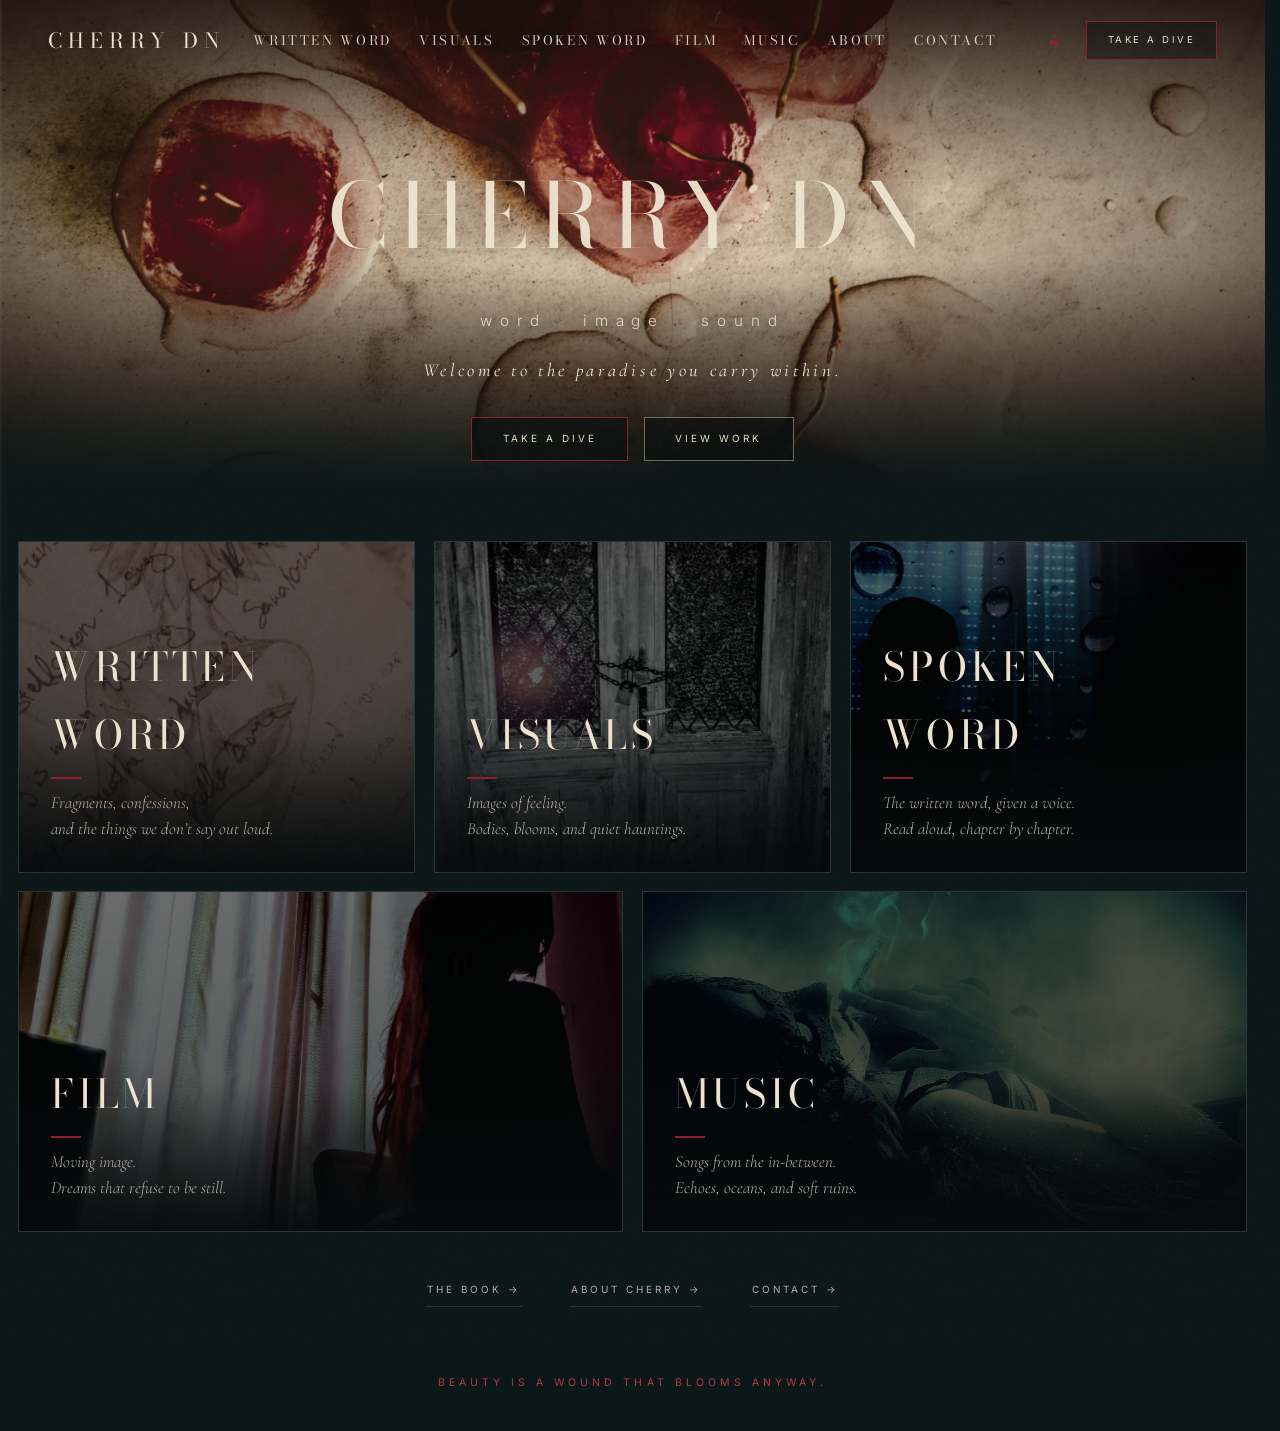
==== commit fd8410c7: "Her colours become one set of colours, not two hundred Before she can be given the palette, the pale" ====
--- a/index.html
+++ b/index.html
@@ -11,7 +11,7 @@
   <link href="https://fonts.googleapis.com/css2?family=Bodoni+Moda:opsz,wght@6..96,400;6..96,500&family=Inter:wght@300;400;500&family=Cormorant+Garamond:ital,wght@0,400;0,500;1,400;1,500&family=Great+Vibes&display=swap" rel="stylesheet" />
   <script>document.documentElement.classList.add("js");if(!("onpagereveal" in window))document.documentElement.classList.add("fade");</script>
   <link rel="preload" as="image" href="assets/hero.webp" />
-  <link rel="stylesheet" href="css/cherry.css?v=56" />
+  <link rel="stylesheet" href="css/cherry.css?v=58" />
 </head>
 <body class="landing">
 
@@ -124,6 +124,6 @@
 
   <script src="js/cherry.js?v=35"></script>
 
-  <script src="js/cherry-data.js?v=13"></script>
+  <script src="js/cherry-data.js?v=15"></script>
 </body>
 </html>
--- a/css/cherry.css
+++ b/css/cherry.css
@@ -14,7 +14,7 @@
   --red-display: #B03846;    /* display-size red — clears 3:1 on the dark ground */
   --ink: #E7DED4;
   --muted: #B9AEA3;
-  --line: rgba(185, 174, 163, 0.16);
+  --line: color-mix(in srgb, var(--muted) 16%, transparent);
   --display: "Bodoni Moda", "Didot", serif;
   --ui: "Inter", "Helvetica Neue", sans-serif;
   --poetic: "Cormorant Garamond", Georgia, serif;
@@ -151,9 +151,9 @@
   overflow: hidden;
   /* parchment fallback until assets/hero.jpg arrives */
   background:
-    radial-gradient(ellipse at 30% 20%, rgba(142, 31, 45, 0.35), transparent 40%),
+    radial-gradient(ellipse at 30% 20%, color-mix(in srgb, var(--red) 35%, transparent), transparent 40%),
     radial-gradient(ellipse at 72% 14%, rgba(90, 16, 26, 0.5), transparent 34%),
-    radial-gradient(ellipse at 55% 45%, rgba(142, 31, 45, 0.22), transparent 45%),
+    radial-gradient(ellipse at 55% 45%, color-mix(in srgb, var(--red) 22%, transparent), transparent 45%),
     linear-gradient(180deg, #cfc2ad 0%, #b3a48c 55%, #8a7c66 78%, #6f6350 100%);
 }
 .hero__img {
@@ -164,7 +164,7 @@
 .hero__veil {
   position: absolute; inset: 0;
   background:
-    linear-gradient(180deg, rgba(12, 23, 24, 0.42), transparent 30%, transparent 55%, var(--bg) 98%);
+    linear-gradient(180deg, color-mix(in srgb, var(--bg) 42%, transparent), transparent 30%, transparent 55%, var(--bg) 98%);
 }
 .hero__body { position: relative; z-index: 1; padding: 6rem 1.5rem 7rem; }
 .hero__title {
@@ -173,7 +173,7 @@
   font-size: clamp(2.8rem, 9vw, 6.5rem);
   letter-spacing: 0.16em;
   color: #F2EAD9;
-  text-shadow: 0 2px 30px rgba(12, 23, 24, 0.5);
+  text-shadow: 0 2px 30px color-mix(in srgb, var(--bg) 50%, transparent);
 }
 .hero__roles {
   margin-top: 1rem;
@@ -182,7 +182,7 @@
   letter-spacing: 0.6em;
   text-transform: uppercase;
   color: #EFE6D4;
-  text-shadow: 0 1px 14px rgba(12, 23, 24, 0.6);
+  text-shadow: 0 1px 14px color-mix(in srgb, var(--bg) 60%, transparent);
 }
 .hero__roles i { font-style: normal; color: var(--red-t); }
 .hero__welcome {
@@ -193,7 +193,7 @@
   font-size: clamp(1.05rem, 2.4vw, 1.3rem);
   letter-spacing: 0.14em;
   color: #EFE7D6;
-  text-shadow: 0 1px 14px rgba(12, 23, 24, 0.65);
+  text-shadow: 0 1px 14px color-mix(in srgb, var(--bg) 65%, transparent);
 }
 .hero__row { margin-top: 2.6rem; display: flex; gap: 1rem; justify-content: center; flex-wrap: wrap; }
 
@@ -207,11 +207,11 @@
   text-transform: uppercase;
   color: #F2EAD9;
   border: 1px solid rgba(242, 234, 217, 0.55);
-  background: rgba(12, 23, 24, 0.35);
+  background: color-mix(in srgb, var(--bg) 35%, transparent);
   backdrop-filter: blur(3px);
   transition: background 0.3s, border-color 0.3s;
 }
-.btn-line:hover { background: rgba(12, 23, 24, 0.6); }
+.btn-line:hover { background: color-mix(in srgb, var(--bg) 60%, transparent); }
 .btn-line--red { border-color: var(--red); }
 .btn-line--red:hover { background: var(--red); }
 
@@ -241,13 +241,13 @@
 .portal:hover img { transform: scale(1.04); filter: saturate(1) brightness(1); }
 .portal__fallback { position: absolute; inset: 0; }
 .portal--word .portal__fallback {
-  background: radial-gradient(ellipse at 30% 70%, rgba(142, 31, 45, 0.3), transparent 55%), linear-gradient(165deg, #131d1e, #0a1213);
+  background: radial-gradient(ellipse at 30% 70%, color-mix(in srgb, var(--red) 30%, transparent), transparent 55%), linear-gradient(165deg, #131d1e, #0a1213);
 }
 .portal--music .portal__fallback {
   background: radial-gradient(ellipse at 60% 30%, rgba(46, 90, 96, 0.4), transparent 55%), linear-gradient(165deg, #0e1c1e, #091112);
 }
 .portal--visuals .portal__fallback {
-  background: radial-gradient(ellipse at 75% 75%, rgba(142, 31, 45, 0.4), transparent 50%), linear-gradient(165deg, #171719, #0b0e0f);
+  background: radial-gradient(ellipse at 75% 75%, color-mix(in srgb, var(--red) 40%, transparent), transparent 50%), linear-gradient(165deg, #171719, #0b0e0f);
 }
 .portal__veil {
   position: absolute; inset: 0;
@@ -453,7 +453,7 @@
   aspect-ratio: 4 / 3;
   border: 1px solid var(--line);
   overflow: hidden;
-  background: radial-gradient(ellipse at 40% 60%, rgba(142, 31, 45, 0.45), transparent 60%), linear-gradient(160deg, #16090c, #0b0708);
+  background: radial-gradient(ellipse at 40% 60%, color-mix(in srgb, var(--red) 45%, transparent), transparent 60%), linear-gradient(160deg, #16090c, #0b0708);
 }
 .melodies__art img { position: absolute; inset: 0; width: 100%; height: 100%; object-fit: cover; }
 .melodies__title {
@@ -489,7 +489,7 @@
   aspect-ratio: 4 / 3;
   border: 1px solid var(--line);
   overflow: hidden;
-  background: radial-gradient(ellipse at 45% 55%, rgba(142, 31, 45, 0.4), transparent 60%), linear-gradient(160deg, #141013, #0b090b);
+  background: radial-gradient(ellipse at 45% 55%, color-mix(in srgb, var(--red) 40%, transparent), transparent 60%), linear-gradient(160deg, #141013, #0b090b);
 }
 .wl__thumb img { position: absolute; inset: 0; width: 100%; height: 100%; object-fit: cover; }
 .wl__title {
@@ -588,11 +588,11 @@
   transition: opacity 0.5s;
 }
 .vitem:hover .vitem__cap, .vitem.is-empty .vitem__cap { opacity: 1; }
-.vg1 { background: radial-gradient(ellipse at 30% 30%, rgba(142, 31, 45, 0.5), transparent 60%), linear-gradient(160deg, #171114, #0b090b); }
+.vg1 { background: radial-gradient(ellipse at 30% 30%, color-mix(in srgb, var(--red) 50%, transparent), transparent 60%), linear-gradient(160deg, #171114, #0b090b); }
 .vg2 { background: radial-gradient(ellipse at 70% 60%, rgba(46, 90, 96, 0.45), transparent 60%), linear-gradient(160deg, #0e191b, #091112); }
-.vg3 { background: radial-gradient(ellipse at 50% 80%, rgba(142, 31, 45, 0.35), transparent 55%), linear-gradient(160deg, #141618, #0a0d0e); }
-.vg4 { background: radial-gradient(ellipse at 25% 70%, rgba(185, 174, 163, 0.18), transparent 55%), linear-gradient(160deg, #131315, #0a0b0c); }
-.vg5 { background: radial-gradient(ellipse at 65% 25%, rgba(142, 31, 45, 0.42), transparent 50%), linear-gradient(160deg, #120e12, #0a080a); }
+.vg3 { background: radial-gradient(ellipse at 50% 80%, color-mix(in srgb, var(--red) 35%, transparent), transparent 55%), linear-gradient(160deg, #141618, #0a0d0e); }
+.vg4 { background: radial-gradient(ellipse at 25% 70%, color-mix(in srgb, var(--muted) 18%, transparent), transparent 55%), linear-gradient(160deg, #131315, #0a0b0c); }
+.vg5 { background: radial-gradient(ellipse at 65% 25%, color-mix(in srgb, var(--red) 42%, transparent), transparent 50%), linear-gradient(160deg, #120e12, #0a080a); }
 
 /* ============================================================
    FILM
@@ -605,14 +605,14 @@
   margin-bottom: 1.6rem;
   display: flex; align-items: center; justify-content: center;
   background:
-    radial-gradient(ellipse at 50% 70%, rgba(142, 31, 45, 0.4), transparent 55%),
+    radial-gradient(ellipse at 50% 70%, color-mix(in srgb, var(--red) 40%, transparent), transparent 55%),
     linear-gradient(170deg, #101a1c, #0a1112);
 }
 .filmbox img, .filmbox video { position: absolute; inset: 0; width: 100%; height: 100%; object-fit: cover; }
 .filmbox__play {
   position: relative; z-index: 1;
   width: 68px; height: 68px;
-  border: 1px solid rgba(231, 222, 212, 0.6);
+  border: 1px solid color-mix(in srgb, var(--ink) 60%, transparent);
   border-radius: 50%;
   backdrop-filter: blur(4px);
 }
@@ -661,7 +661,7 @@
   overflow: hidden;
   background:
     radial-gradient(ellipse at 60% 30%, rgba(203, 178, 140, 0.25), transparent 60%),
-    radial-gradient(ellipse at 30% 80%, rgba(142, 31, 45, 0.3), transparent 55%),
+    radial-gradient(ellipse at 30% 80%, color-mix(in srgb, var(--red) 30%, transparent), transparent 55%),
     linear-gradient(165deg, #1a1512, #0d0b0a);
 }
 .about-photo img { position: absolute; inset: 0; width: 100%; height: 100%; object-fit: cover; }
@@ -1033,7 +1033,7 @@
 .btn-line::before {
   content: "";
   position: absolute; inset: 0;
-  background: rgba(142, 31, 45, 0.9);
+  background: color-mix(in srgb, var(--red) 90%, transparent);
   transform: translateY(101%);
   transition: transform 0.4s cubic-bezier(0.16, 1, 0.3, 1);
   z-index: -1;
@@ -1053,8 +1053,8 @@
 
 .player__btn.is-playing { border-color: var(--red); animation: pulse-red 2.2s ease-in-out infinite; }
 @keyframes pulse-red {
-  0%, 100% { box-shadow: 0 0 0 0 rgba(142, 31, 45, 0.35); }
-  50%      { box-shadow: 0 0 0 9px rgba(142, 31, 45, 0); }
+  0%, 100% { box-shadow: 0 0 0 0 color-mix(in srgb, var(--red) 35%, transparent); }
+  50%      { box-shadow: 0 0 0 9px transparent; }
 }
 @media (prefers-reduced-motion: reduce) { .player__btn.is-playing { animation: none; } }
 
@@ -1068,7 +1068,7 @@
   transform: scale(1);
   pointer-events: none;
 }
-.vitem:hover::after { border-color: rgba(142, 31, 45, 0.55); transform: scale(0.955); }
+.vitem:hover::after { border-color: color-mix(in srgb, var(--red) 55%, transparent); transform: scale(0.955); }
 
 .wl__thumb img { transition: transform 1s cubic-bezier(0.16, 1, 0.3, 1); }
 .wl:hover .wl__thumb img { transform: scale(1.05); }
@@ -1100,7 +1100,7 @@
 }
 .filmbox.show-note .filmbox__note { opacity: 1; transform: none; }
 .filmbox { cursor: pointer; }
-.filmbox:hover .filmbox__play { border-color: var(--red); box-shadow: 0 0 30px rgba(142, 31, 45, 0.35); }
+.filmbox:hover .filmbox__play { border-color: var(--red); box-shadow: 0 0 30px color-mix(in srgb, var(--red) 35%, transparent); }
 .filmbox__play { transition: border-color 0.4s, box-shadow 0.4s, transform 0.4s; }
 .filmbox:hover .filmbox__play { transform: scale(1.06); }
 
@@ -1320,7 +1320,7 @@
 body[data-persona] .duality__half { transition: opacity 1.2s, filter 1.2s, border-color 1.2s, background 1.2s; }
 body[data-persona="cherry"] .duality__half--dn,
 body[data-persona="dn"] .duality__half--cherry { opacity: 0.5; filter: saturate(0.55); }
-body[data-persona="cherry"] .player { border-color: rgba(142, 31, 45, 0.55); }
+body[data-persona="cherry"] .player { border-color: color-mix(in srgb, var(--red) 55%, transparent); }
 body[data-persona="cherry"] .player__btn { border-color: var(--red); }
 body[data-persona="dn"] .player { border-color: rgba(94, 116, 118, 0.65); }
 body[data-persona="dn"] .player__btn { border-color: #5E7476; }
@@ -1359,7 +1359,7 @@
   left: 50%; top: 0; bottom: 0;
   width: 1px;
   background: linear-gradient(to bottom,
-    var(--line), rgba(142, 31, 45, 0.5) 38%, var(--line) 75%, transparent);
+    var(--line), color-mix(in srgb, var(--red) 50%, transparent) 38%, var(--line) 75%, transparent);
   transform: translateX(-0.5px);
 }
 .dstage__half {
@@ -1372,7 +1372,7 @@
   justify-content: flex-end;
   text-align: right;
   background:
-    radial-gradient(ellipse at 82% 10%, rgba(142, 31, 45, 0.17), transparent 52%),
+    radial-gradient(ellipse at 82% 10%, color-mix(in srgb, var(--red) 17%, transparent), transparent 52%),
     radial-gradient(ellipse at 15% 88%, rgba(203, 178, 140, 0.06), transparent 50%),
     linear-gradient(115deg, #150d10 0%, #0e1315 85%);
 }
@@ -1448,12 +1448,12 @@
   cursor: pointer;
   transition: color 0.3s, background 0.3s;
 }
-.dlist .trk:hover { color: var(--ink); background: rgba(231, 222, 212, 0.02); padding-left: 0.2rem; }
+.dlist .trk:hover { color: var(--ink); background: color-mix(in srgb, var(--ink) 2%, transparent); padding-left: 0.2rem; }
 .dlist .trk__name { flex: 1; }
 .dlist--cherry .trk__name { text-align: right; }
 .dlist--cherry .trk__no { color: var(--red-t); }
 .dlist--dn .trk__no { color: #7E9496; }
-.dlist--cherry .trk.is-current { box-shadow: inset -2px 0 0 var(--red); background: rgba(142, 31, 45, 0.06); }
+.dlist--cherry .trk.is-current { box-shadow: inset -2px 0 0 var(--red); background: color-mix(in srgb, var(--red) 6%, transparent); }
 .dlist--dn .trk.is-current { box-shadow: inset 2px 0 0 #5E7476; background: rgba(94, 116, 118, 0.07); }
 .dlist .trk.is-ghost { opacity: 0.55; cursor: default; }
 .dlist .trk.is-ghost:hover { color: var(--muted); background: transparent; }
@@ -1567,7 +1567,7 @@
 .dstage--hero .dstage__inner { margin: auto 0; }
 .dstage--hero .dstage__half--cherry {
   background:
-    radial-gradient(ellipse at 70% 8%, rgba(142, 31, 45, 0.14), transparent 55%),
+    radial-gradient(ellipse at 70% 8%, color-mix(in srgb, var(--red) 14%, transparent), transparent 55%),
     linear-gradient(115deg, #150d10 0%, #0d1214 100%);
 }
 .dstage--hero .dstage__half--dn {
@@ -1636,7 +1636,7 @@
 .mist--cherry { left: -4%; }
 .mist--cherry::before {
   background:
-    radial-gradient(46% 38% at 70% 32%, rgba(142, 31, 45, 0.34), transparent 72%),
+    radial-gradient(46% 38% at 70% 32%, color-mix(in srgb, var(--red) 34%, transparent), transparent 72%),
     radial-gradient(38% 30% at 58% 72%, rgba(203, 178, 140, 0.1), transparent 70%);
 }
 .mist--dn { right: -4%; }
@@ -1708,7 +1708,7 @@
   background: none;
   font-size: 2.7rem;
   top: 47%;
-  text-shadow: 0 0 26px rgba(12, 23, 24, 0.9);
+  text-shadow: 0 0 26px color-mix(in srgb, var(--bg) 90%, transparent);
 }
 
 /* entrance */
@@ -1757,7 +1757,7 @@
 }
 .mist--merge::before {
   background:
-    radial-gradient(40% 32% at 36% 28%, rgba(142, 31, 45, 0.2), transparent 70%),
+    radial-gradient(40% 32% at 36% 28%, color-mix(in srgb, var(--red) 20%, transparent), transparent 70%),
     radial-gradient(44% 36% at 64% 66%, rgba(74, 118, 124, 0.24), transparent 70%),
     radial-gradient(30% 24% at 50% 46%, rgba(150, 110, 105, 0.1), transparent 68%);
   filter: blur(84px);
@@ -1786,7 +1786,7 @@
 .mist { width: 60%; opacity: 0.85; }
 .mist--cherry::before {
   background:
-    radial-gradient(72% 62% at 28% 46%, rgba(142, 31, 45, 0.52), rgba(130, 28, 42, 0.26) 56%, transparent 80%),
+    radial-gradient(72% 62% at 28% 46%, color-mix(in srgb, var(--red) 52%, transparent), rgba(130, 28, 42, 0.26) 56%, transparent 80%),
     radial-gradient(48% 40% at 60% 74%, rgba(118, 24, 36, 0.34), transparent 72%);
   filter: blur(54px);
   transition: background 1.6s ease, filter 1.6s ease;
@@ -1812,7 +1812,7 @@
   right: -22%;
   background:
     radial-gradient(30% 15% at 66% 24%, rgba(148, 34, 48, 0.44), transparent 70%),
-    radial-gradient(34% 13% at 76% 52%, rgba(142, 31, 45, 0.38), transparent 70%),
+    radial-gradient(34% 13% at 76% 52%, color-mix(in srgb, var(--red) 38%, transparent), transparent 70%),
     radial-gradient(26% 12% at 62% 79%, rgba(126, 28, 40, 0.32), transparent 70%);
 }
 .mist--dn::after {
@@ -1901,7 +1901,7 @@
 .dstage[data-attend="cherry"] .dstage__half--cherry .dstage__name--cherry {
   letter-spacing: 0.19em;
   margin-right: -0.19em;
-  text-shadow: 0 0 42px rgba(176, 56, 70, 0.5), 0 0 14px rgba(176, 56, 70, 0.28);
+  text-shadow: 0 0 42px color-mix(in srgb, var(--red-display) 50%, transparent), 0 0 14px color-mix(in srgb, var(--red-display) 28%, transparent);
 }
 .dstage[data-attend="dn"] .dstage__half--dn .dstage__name--dn {
   letter-spacing: 0.38em;
@@ -2019,7 +2019,7 @@
   /* eased S-curve: the rivers keep their color, then commit to dark quickly.
      z-index 0 — the veil dissolves the water, never the words: it paints
      after the mist in tree order but under the halves' text (z-index 1). */
-  background: linear-gradient(to bottom, transparent, rgba(12, 23, 24, 0.10) 24%, rgba(12, 23, 24, 0.32) 46%, rgba(12, 23, 24, 0.62) 64%, rgba(12, 23, 24, 0.88) 78%, var(--bg) 90%);
+  background: linear-gradient(to bottom, transparent, color-mix(in srgb, var(--bg) 10%, transparent) 24%, color-mix(in srgb, var(--bg) 32%, transparent) 46%, color-mix(in srgb, var(--bg) 62%, transparent) 64%, color-mix(in srgb, var(--bg) 88%, transparent) 78%, var(--bg) 90%);
   z-index: 0;
   pointer-events: none;
 }
@@ -2125,7 +2125,7 @@
 }
 .landing .portal {
   aspect-ratio: 6 / 5;
-  border: 1px solid rgba(231, 222, 212, 0.14);
+  border: 1px solid color-mix(in srgb, var(--ink) 14%, transparent);
 }
 .landing .portal img { filter: saturate(0.72) brightness(0.5) contrast(1.08); }
 .landing .portal:hover img { filter: saturate(0.9) brightness(0.66) contrast(1.08); }
@@ -2158,7 +2158,7 @@
   position: absolute;
   left: 0; right: 0; bottom: 0;
   height: 22svh;
-  background: linear-gradient(to bottom, transparent, rgba(12, 23, 24, 0.12) 26%, rgba(12, 23, 24, 0.34) 48%, rgba(12, 23, 24, 0.64) 66%, rgba(12, 23, 24, 0.88) 80%, var(--bg) 92%);
+  background: linear-gradient(to bottom, transparent, color-mix(in srgb, var(--bg) 12%, transparent) 26%, color-mix(in srgb, var(--bg) 34%, transparent) 48%, color-mix(in srgb, var(--bg) 64%, transparent) 66%, color-mix(in srgb, var(--bg) 88%, transparent) 80%, var(--bg) 92%);
   /* the veil dissolves the weather, never the words: it must sit under
      .astage__body, which is z-index 1 */
   z-index: 0;
@@ -2200,7 +2200,7 @@
 /* --- 02 · written word: her lines surface and sink like memory --- */
 .astage--words {
   background:
-    radial-gradient(46% 38% at 22% 30%, rgba(142, 31, 45, 0.15), transparent 70%),
+    radial-gradient(46% 38% at 22% 30%, color-mix(in srgb, var(--red) 15%, transparent), transparent 70%),
     radial-gradient(42% 36% at 78% 66%, rgba(86, 122, 128, 0.13), transparent 70%),
     radial-gradient(ellipse 90% 50% at 50% 0%, #10161a 0%, transparent 65%),
     linear-gradient(180deg, #0e1315 0%, #0c1214 68%, var(--bg) 94%);
@@ -2242,7 +2242,7 @@
   width: 9px; height: 9px;
   border-radius: 50%;
   background: var(--red-display);
-  box-shadow: 0 0 42px 14px rgba(142, 31, 45, 0.5);
+  box-shadow: 0 0 42px 14px color-mix(in srgb, var(--red) 50%, transparent);
 }
 /* the voice rises from beneath the words, not through them */
 .astage--voice .astage__rings { inset: 18% 0 -18% 0; }
@@ -2250,7 +2250,7 @@
   position: absolute;
   width: 26vmin; height: 26vmin;
   border-radius: 50%;
-  border: 1px solid rgba(192, 82, 99, 0.32);
+  border: 1px solid color-mix(in srgb, var(--red-t) 32%, transparent);
   transform: scale(0.7);
   opacity: 0.16;
 }
@@ -2285,8 +2285,8 @@
   content: "";
   position: absolute; inset: 0;
   background:
-    linear-gradient(180deg, rgba(12, 23, 24, 0.66), transparent 32%),
-    radial-gradient(ellipse 74% 62% at 50% 46%, rgba(12, 23, 24, 0.22), rgba(12, 23, 24, 0.78) 96%);
+    linear-gradient(180deg, color-mix(in srgb, var(--bg) 66%, transparent), transparent 32%),
+    radial-gradient(ellipse 74% 62% at 50% 46%, color-mix(in srgb, var(--bg) 22%, transparent), color-mix(in srgb, var(--bg) 78%, transparent) 96%);
 }
 .astage__proj img:first-child { opacity: 0.85; }
 @media (prefers-reduced-motion: no-preference) {
@@ -2310,7 +2310,7 @@
   width: 120vmin; height: 76%;
   transform: translateX(-50%);
   clip-path: polygon(46.5% 0, 53.5% 0, 97% 100%, 3% 100%);
-  background: linear-gradient(180deg, rgba(231, 222, 212, 0.11), rgba(231, 222, 212, 0.04) 55%, transparent 92%);
+  background: linear-gradient(180deg, color-mix(in srgb, var(--ink) 11%, transparent), color-mix(in srgb, var(--ink) 4%, transparent) 55%, transparent 92%);
   filter: blur(7px);
   z-index: 0;
   pointer-events: none;
@@ -2324,7 +2324,7 @@
   aspect-ratio: 2.39 / 1;
   border: 1px solid var(--line);
   background:
-    radial-gradient(ellipse 80% 95% at 50% 46%, rgba(231, 222, 212, 0.085), rgba(12, 23, 24, 0.35) 80%),
+    radial-gradient(ellipse 80% 95% at 50% 46%, color-mix(in srgb, var(--ink) 8.5%, transparent), color-mix(in srgb, var(--bg) 35%, transparent) 80%),
     linear-gradient(160deg, #101718, #0b0f10);
   box-shadow: 0 34px 90px rgba(0, 0, 0, 0.55);
   display: grid;
@@ -2346,7 +2346,7 @@
   content: "";
   position: absolute; inset: 0;
   background:
-    linear-gradient(180deg, rgba(12, 23, 24, 0.78), rgba(12, 23, 24, 0.3) 22%, transparent 40%),
+    linear-gradient(180deg, color-mix(in srgb, var(--bg) 78%, transparent), color-mix(in srgb, var(--bg) 30%, transparent) 22%, transparent 40%),
     radial-gradient(ellipse 82% 72% at 50% 40%, transparent 30%, rgba(10, 16, 17, 0.82) 100%);
 }
 @media (prefers-reduced-motion: no-preference) {
@@ -2365,7 +2365,7 @@
   width: 46vmin; height: 46vmin;
   transform: translate(-50%, -50%);
   border-radius: 50%;
-  background: radial-gradient(circle, rgba(142, 31, 45, 0.32), rgba(142, 31, 45, 0.08) 46%, transparent 70%);
+  background: radial-gradient(circle, color-mix(in srgb, var(--red) 32%, transparent), color-mix(in srgb, var(--red) 8%, transparent) 46%, transparent 70%);
   filter: blur(22px);
   z-index: 0;
   pointer-events: none;
@@ -2383,7 +2383,7 @@
 }
 
 /* panel-confirmed guards: type must survive any ground */
-.dstage__crown { text-shadow: 0 1px 12px rgba(12, 23, 24, 0.75), 0 0 30px rgba(12, 23, 24, 0.5); }
+.dstage__crown { text-shadow: 0 1px 12px color-mix(in srgb, var(--bg) 75%, transparent), 0 0 30px color-mix(in srgb, var(--bg) 50%, transparent); }
 .astage--her .astage__display, .astage--her .astage__sub,
 .astage--gaze .astage__display, .astage--gaze .astage__sub {
   text-shadow: 0 2px 30px rgba(10, 16, 17, 0.95), 0 1px 6px rgba(10, 16, 17, 0.65);
@@ -2420,7 +2420,7 @@
   width: 58vmin; height: 58vmin;
   transform: translate(-50%, -50%);
   border-radius: 50%;
-  background: radial-gradient(circle, rgba(142, 31, 45, 0.26), rgba(142, 31, 45, 0.06) 48%, transparent 72%);
+  background: radial-gradient(circle, color-mix(in srgb, var(--red) 26%, transparent), color-mix(in srgb, var(--red) 6%, transparent) 48%, transparent 72%);
   filter: blur(30px);
   z-index: 0;
   pointer-events: none;
@@ -2433,9 +2433,9 @@
   width: min(268px, 56vw);
   aspect-ratio: 2 / 3;
   margin: 0 auto 2.6rem;
-  border: 1px solid rgba(231, 222, 212, 0.18);
+  border: 1px solid color-mix(in srgb, var(--ink) 18%, transparent);
   background:
-    radial-gradient(ellipse 90% 60% at 50% 18%, rgba(142, 31, 45, 0.3), transparent 62%),
+    radial-gradient(ellipse 90% 60% at 50% 18%, color-mix(in srgb, var(--red) 30%, transparent), transparent 62%),
     linear-gradient(155deg, #17090d 0%, #0e1315 72%);
   box-shadow: 0 42px 90px rgba(0, 0, 0, 0.62);
   display: grid; place-items: center;
@@ -2580,7 +2580,7 @@
   max-width: 100%;
   max-height: 72svh;
   object-fit: contain;
-  border: 1px solid rgba(231, 222, 212, 0.14);
+  border: 1px solid color-mix(in srgb, var(--ink) 14%, transparent);
   box-shadow: 0 40px 90px rgba(0, 0, 0, 0.6);
 }
 .lbox__meta {
@@ -2767,7 +2767,7 @@
   width: 2px;
   z-index: 45;
   pointer-events: none;
-  background: linear-gradient(to bottom, rgba(185, 174, 163, 0.1), rgba(185, 174, 163, 0.02));
+  background: linear-gradient(to bottom, color-mix(in srgb, var(--muted) 10%, transparent), color-mix(in srgb, var(--muted) 2%, transparent));
 }
 .gauge__fill {
   position: absolute;
@@ -2852,7 +2852,7 @@
     aspect-ratio: 2.39 / 1;
     border: 1px solid var(--line);
     background:
-      radial-gradient(ellipse 80% 95% at 50% 46%, rgba(231, 222, 212, 0.085), rgba(12, 23, 24, 0.35) 80%),
+      radial-gradient(ellipse 80% 95% at 50% 46%, color-mix(in srgb, var(--ink) 8.5%, transparent), color-mix(in srgb, var(--bg) 35%, transparent) 80%),
       linear-gradient(160deg, #101718, #0b0f10);
     box-shadow: 0 34px 90px rgba(0, 0, 0, 0.55);
     display: grid;
@@ -2935,7 +2935,7 @@
     padding: calc(var(--nav-h, 5.4rem) + 1rem) 0 1.4rem;
     margin-bottom: 0.6rem;
     background: linear-gradient(to bottom,
-      var(--bg) 0 78%, rgba(12, 23, 24, 0.96) 90%, rgba(12, 23, 24, 0.75) 96%, transparent);
+      var(--bg) 0 78%, color-mix(in srgb, var(--bg) 96%, transparent) 90%, color-mix(in srgb, var(--bg) 75%, transparent) 96%, transparent);
     animation: plate-settle linear both;
     animation-timeline: view();
     animation-range: entry 60% contain 12%;
@@ -3090,7 +3090,7 @@
   border: 1px solid var(--line);
   overflow: hidden;
   background:
-    radial-gradient(ellipse at 50% 70%, rgba(142, 31, 45, 0.34), transparent 58%),
+    radial-gradient(ellipse at 50% 70%, color-mix(in srgb, var(--red) 34%, transparent), transparent 58%),
     linear-gradient(170deg, #101a1c, #0a1112);
 }
 .film__poster {
@@ -3114,7 +3114,7 @@
 .film__play::before {
   content: "";
   width: clamp(62px, 9vw, 86px); height: clamp(62px, 9vw, 86px);
-  border: 1px solid rgba(231, 222, 212, 0.6);
+  border: 1px solid color-mix(in srgb, var(--ink) 60%, transparent);
   border-radius: 50%;
   background: rgba(10, 17, 18, 0.28);
   backdrop-filter: blur(4px);
@@ -3131,7 +3131,7 @@
 .film:hover .film__play::before,
 .film__play:focus-visible::before {
   border-color: var(--red);
-  box-shadow: 0 0 34px rgba(142, 31, 45, 0.38);
+  box-shadow: 0 0 34px color-mix(in srgb, var(--red) 38%, transparent);
   transform: scale(1.06);
 }
 .film__play[disabled] { cursor: default; opacity: 0.35; }
@@ -3139,7 +3139,7 @@
 .film__player { position: absolute; inset: 0; width: 100%; height: 100%; border: 0; background: #000; display: block; }
 .film__frame.is-playing .film__play,
 .film__frame.is-playing .film__poster { display: none; }
-.film__frame.is-empty .film__play::before { border-color: rgba(231, 222, 212, 0.2); }
+.film__frame.is-empty .film__play::before { border-color: color-mix(in srgb, var(--ink) 20%, transparent); }
 
 .film__title {
   font-family: var(--display);
@@ -3236,8 +3236,8 @@
     radial-gradient(90% 78% at 96% 34%, rgba(9, 18, 19, 0.82) 0%, rgba(9, 18, 19, 0.45) 46%, transparent 78%),
     linear-gradient(to left,
       rgba(9, 18, 19, 0.94) 0%, rgba(9, 18, 19, 0.9) 18%, rgba(9, 18, 19, 0.74) 34%,
-      rgba(9, 18, 19, 0.42) 52%, rgba(12, 23, 24, 0.12) 72%, rgba(12, 23, 24, 0.44) 100%),
-    linear-gradient(to bottom, transparent 0%, transparent 52%, rgba(12, 23, 24, 0.72) 84%, var(--bg) 100%);
+      rgba(9, 18, 19, 0.42) 52%, color-mix(in srgb, var(--bg) 12%, transparent) 72%, color-mix(in srgb, var(--bg) 44%, transparent) 100%),
+    linear-gradient(to bottom, transparent 0%, transparent 52%, color-mix(in srgb, var(--bg) 72%, transparent) 84%, var(--bg) 100%);
 }
 
 body:has(.herstage) .nav.is-scrolled {
@@ -3249,7 +3249,7 @@
 body:has(.herstage) .nav__logo,
 body:has(.herstage) .nav__links a,
 body:has(.herstage) .nav__cta {
-  text-shadow: 0 1px 3px rgba(12, 23, 24, 0.9), 0 2px 16px rgba(12, 23, 24, 0.85);
+  text-shadow: 0 1px 3px color-mix(in srgb, var(--bg) 90%, transparent), 0 2px 16px color-mix(in srgb, var(--bg) 85%, transparent);
 }
 
 .herstage__crown {
@@ -3261,7 +3261,7 @@
    legibility rather than borrowing it from a scrim over the nav */
 .herstage__crown .crown__num,
 .herstage__crown .crown__tag {
-  text-shadow: 0 1px 3px rgba(12, 23, 24, 0.95), 0 2px 18px rgba(12, 23, 24, 0.9);
+  text-shadow: 0 1px 3px color-mix(in srgb, var(--bg) 95%, transparent), 0 2px 18px color-mix(in srgb, var(--bg) 90%, transparent);
 }
 
 .herstage__title {
@@ -3281,7 +3281,7 @@
   letter-spacing: 0.12em;
   line-height: 1.05;
   color: var(--ink);
-  text-shadow: 0 2px 40px rgba(12, 23, 24, 0.8);
+  text-shadow: 0 2px 40px color-mix(in srgb, var(--bg) 80%, transparent);
 }
 .herstage__sub {
   margin-top: 1.1rem;
@@ -3303,7 +3303,7 @@
   line-height: 1.72;
   color: var(--ink);
   margin-bottom: 1.05rem;
-  text-shadow: 0 1px 3px rgba(12, 23, 24, 0.95), 0 1px 22px rgba(12, 23, 24, 0.9);
+  text-shadow: 0 1px 3px color-mix(in srgb, var(--bg) 95%, transparent), 0 1px 22px color-mix(in srgb, var(--bg) 90%, transparent);
 }
 .herstage__lines .about-duality {
   font-style: italic;
@@ -3485,8 +3485,22 @@
 .chapters .trk:last-child { border-bottom: 1px solid var(--line); }
 .chapters .trk:hover {
   color: var(--ink);
-  background: rgba(231, 222, 212, 0.02);
+  background: color-mix(in srgb, var(--ink) 2%, transparent);
   padding-left: 0.6rem;
 }
 .chapters .trk__no { color: var(--red-t); }
 .chapters .trk.is-current { box-shadow: inset 2px 0 0 var(--red); }
+
+/* ============================================================
+   ONE GIFT PAGE, ANY BOOK
+   The code inside a cover carries the book it belongs to, so the
+   page can say which book it just opened.
+   ============================================================ */
+.page__book {
+  font-family: var(--poetic);
+  font-style: italic;
+  font-size: clamp(1.15rem, 2.2vw, 1.6rem);
+  color: var(--red-t);
+  margin-top: 0.5rem;
+  letter-spacing: 0.01em;
+}
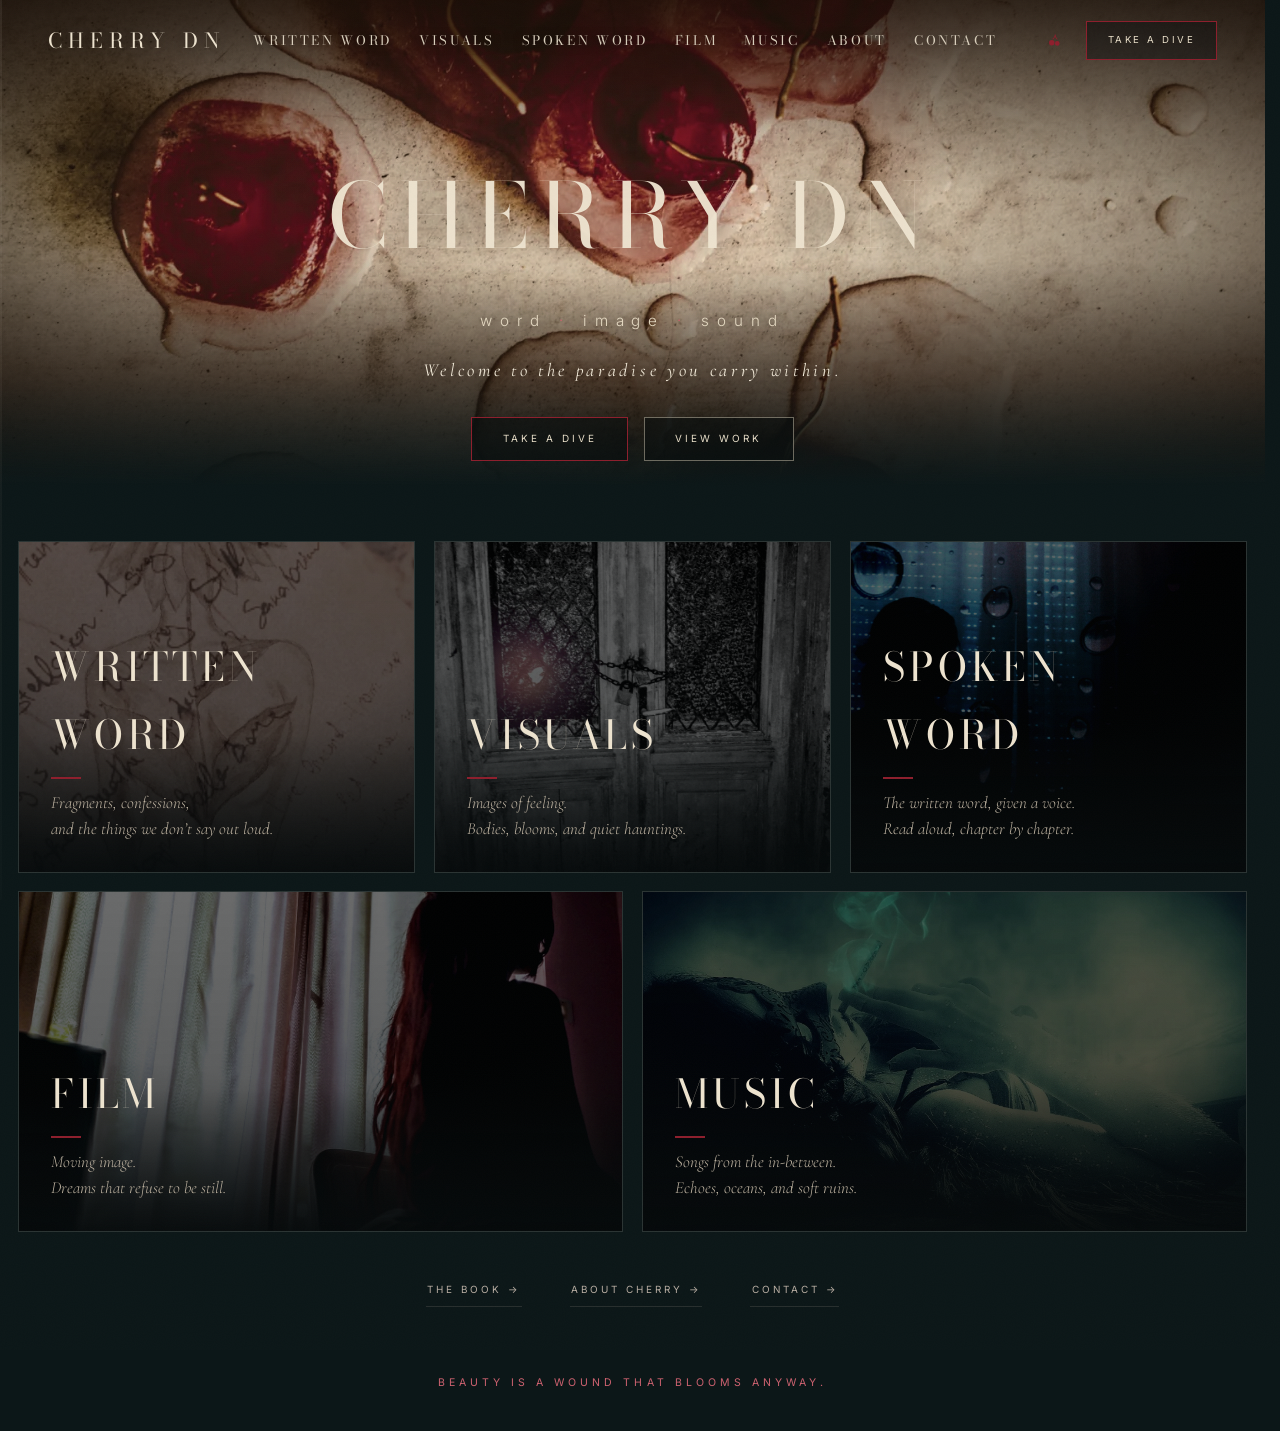
==== commit d7af6bb8: "Her small red text was never quite readable Found while deriving the guard rails for the colour cont" ====
--- a/index.html
+++ b/index.html
@@ -9,9 +9,9 @@
   <link rel="preconnect" href="https://fonts.googleapis.com" />
   <link rel="preconnect" href="https://fonts.gstatic.com" crossorigin />
   <link href="https://fonts.googleapis.com/css2?family=Bodoni+Moda:opsz,wght@6..96,400;6..96,500&family=Inter:wght@300;400;500&family=Cormorant+Garamond:ital,wght@0,400;0,500;1,400;1,500&family=Great+Vibes&display=swap" rel="stylesheet" />
-  <script>document.documentElement.classList.add("js");if(!("onpagereveal" in window))document.documentElement.classList.add("fade");</script>
+  <script>document.documentElement.classList.add("js");if(!("onpagereveal" in window))document.documentElement.classList.add("fade");/* her colours, before the first paint */try{var m=JSON.parse(localStorage.getItem("cherry.mood")||"null");if(m)for(var k in m){if(/^--[a-z0-9-]{1,40}$/.test(k)&&typeof m[k]=="string"&&!/[;{}]/.test(m[k]))document.documentElement.style.setProperty(k,m[k]);}}catch(e){}</script>
   <link rel="preload" as="image" href="assets/hero.webp" />
-  <link rel="stylesheet" href="css/cherry.css?v=58" />
+  <link rel="stylesheet" href="css/cherry.css?v=60" />
 </head>
 <body class="landing">
 
@@ -124,6 +124,8 @@
 
   <script src="js/cherry.js?v=35"></script>
 
-  <script src="js/cherry-data.js?v=15"></script>
+  <script src="js/cherry-mood.js?v=1"></script>
+
+  <script src="js/cherry-data.js?v=16"></script>
 </body>
 </html>
--- a/css/cherry.css
+++ b/css/cherry.css
@@ -10,8 +10,12 @@
   --bg: #0C1718;
   --bg2: #111E20;
   --red: #8E1F2D;
-  --red-t: #C05263;          /* small functional red text — legible on dark */
-  --red-display: #B03846;    /* display-size red — clears 3:1 on the dark ground */
+  --red-t: #CE6270;          /* small functional red text: 4.87 on --bg, 4.56 on --bg2,
+                                so it clears AA at body size on both grounds. It was
+                                #C05263, which measured 4.02 and 3.76 and did not. */
+  --red-display: #B03846;    /* display-size red only: 3.04 on --bg, which clears the 3:1
+                                bar for large text and nothing else. Anything at body size
+                                takes --red-t instead. */
   --ink: #E7DED4;
   --muted: #B9AEA3;
   --line: color-mix(in srgb, var(--muted) 16%, transparent);
@@ -933,7 +937,7 @@
 
 .landing .foot { border-top: 0; padding-top: 1.2rem; }
 .landing .foot__meta, .landing .foot__cherry { display: none; }
-.landing .foot__line { font-size: 0.66rem; color: var(--red-display); }
+.landing .foot__line { font-size: 0.66rem; color: var(--red-t); }
 
 @media (max-width: 780px) {
   .landing .hero { min-height: max(70svh, 480px); }
@@ -2113,7 +2117,7 @@
 .landing .hero__body { padding: 7.5rem 1.5rem 2.6rem; }
 .landing .hero__title { font-size: clamp(2.8rem, 7.5vw, 5.6rem); letter-spacing: 0.12em; }
 .landing .hero__roles { font-size: 0.95rem; margin-top: 1rem; }
-.landing .hero__roles i { color: var(--red-display); font-style: normal; }
+.landing .hero__roles i { color: var(--red-t); font-style: normal; }
 .landing .hero__welcome { font-size: 1.15rem; }
 .landing .hero__row { margin-top: 1.9rem; }
 /* deeper corners, exactly the mock's dark frame; fade layer stays topmost */
@@ -2492,7 +2496,7 @@
   font-family: var(--display);
   font-size: 0.72rem;
   letter-spacing: 0.3em;
-  color: var(--red-display);
+  color: var(--red-t);
 }
 .mv__name {
   font-family: var(--display);
@@ -2657,7 +2661,7 @@
   font-size: 0.62rem;
   letter-spacing: 0.34em;
   text-transform: uppercase;
-  color: var(--red-display);
+  color: var(--red-t);
 }
 @media (max-width: 720px) {
   .bookhero { grid-template-columns: 1fr; justify-items: center; text-align: center; }
@@ -2708,7 +2712,10 @@
   margin-top: 0.6rem;
 }
 .phase--water { --el: #6E9BA6; }
-.phase--fire  { --el: var(--red-display); }
+.phase--fire  { --el: var(--red-t); }   /* --el paints .phase__no at 0.72rem, which is
+                                           body size: --red-display is a display-size red
+                                           and measures 3.04 here, so this takes the
+                                           text-weight red instead. */
 .phase--earth { --el: #C0A275; }
 .phase--air   { --el: #C9C2B6; }
 .phase .wl:first-child { border-top: 1px solid var(--line); }
